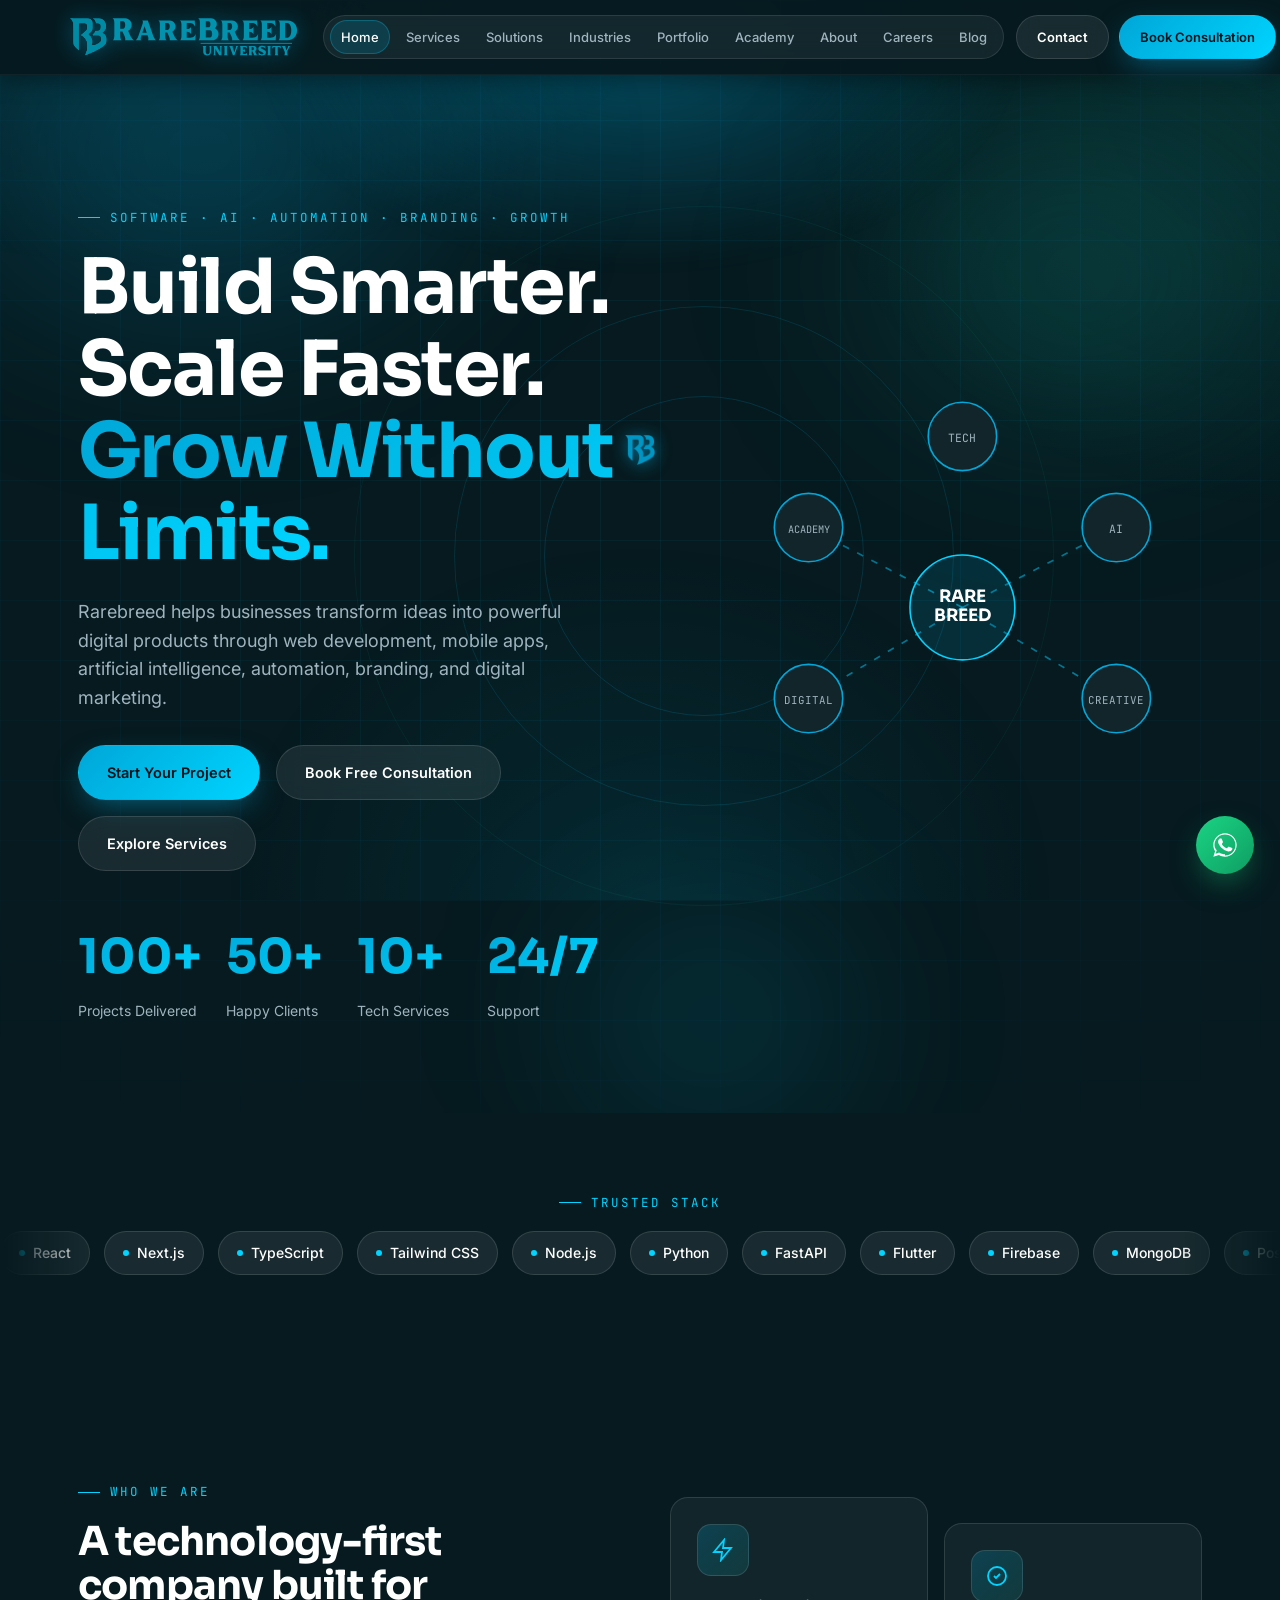
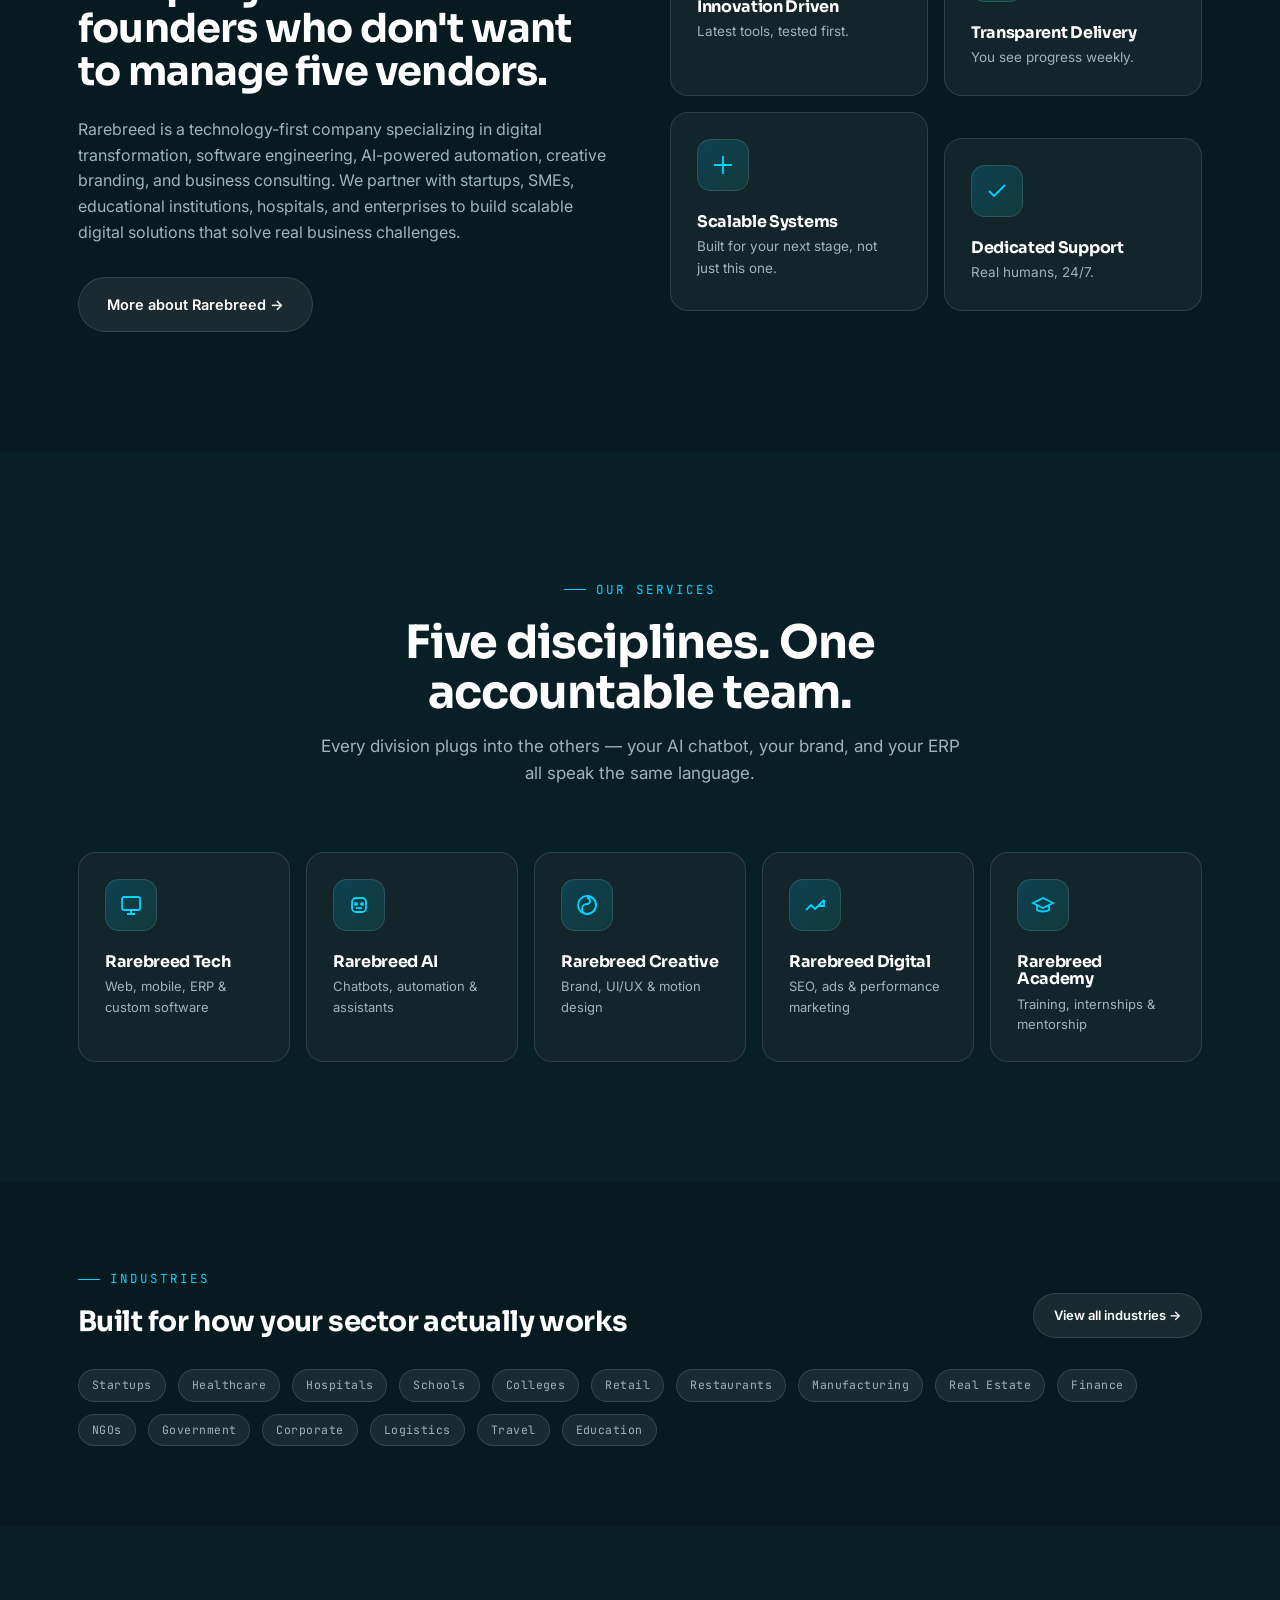
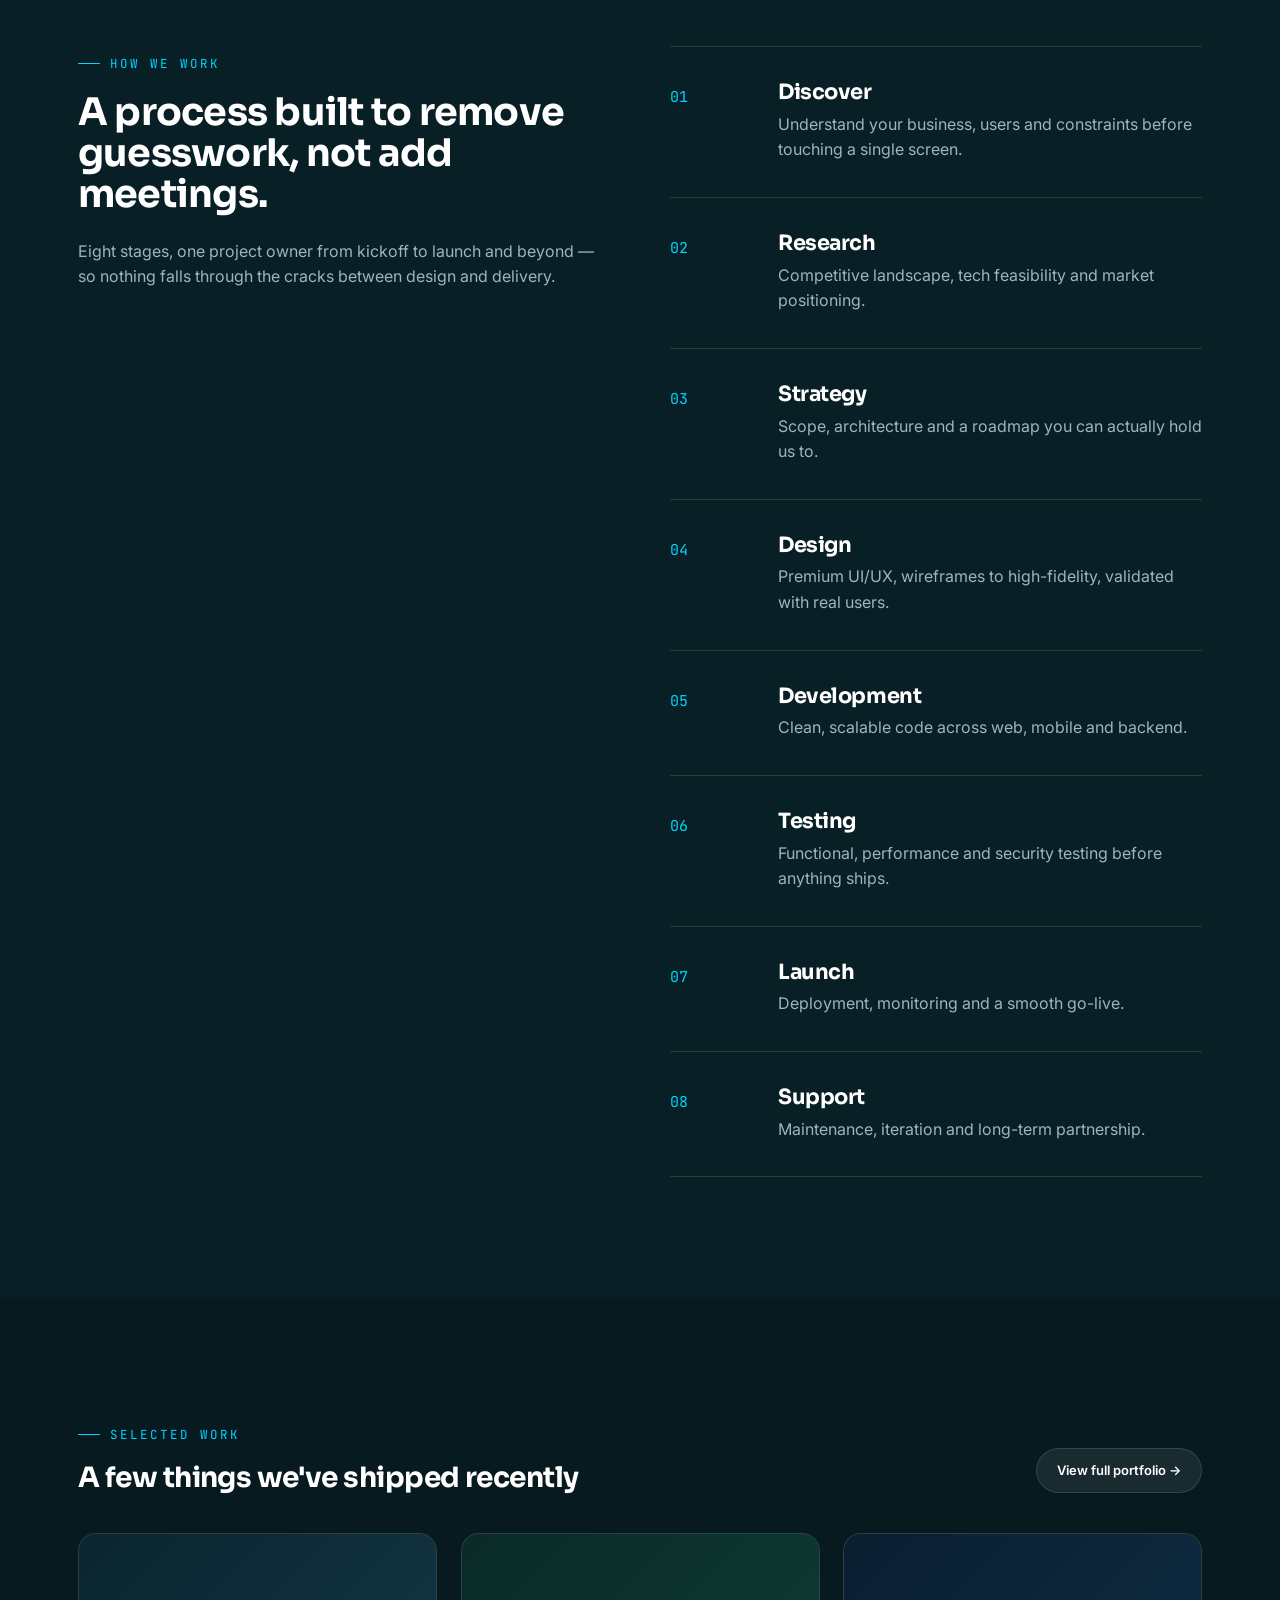
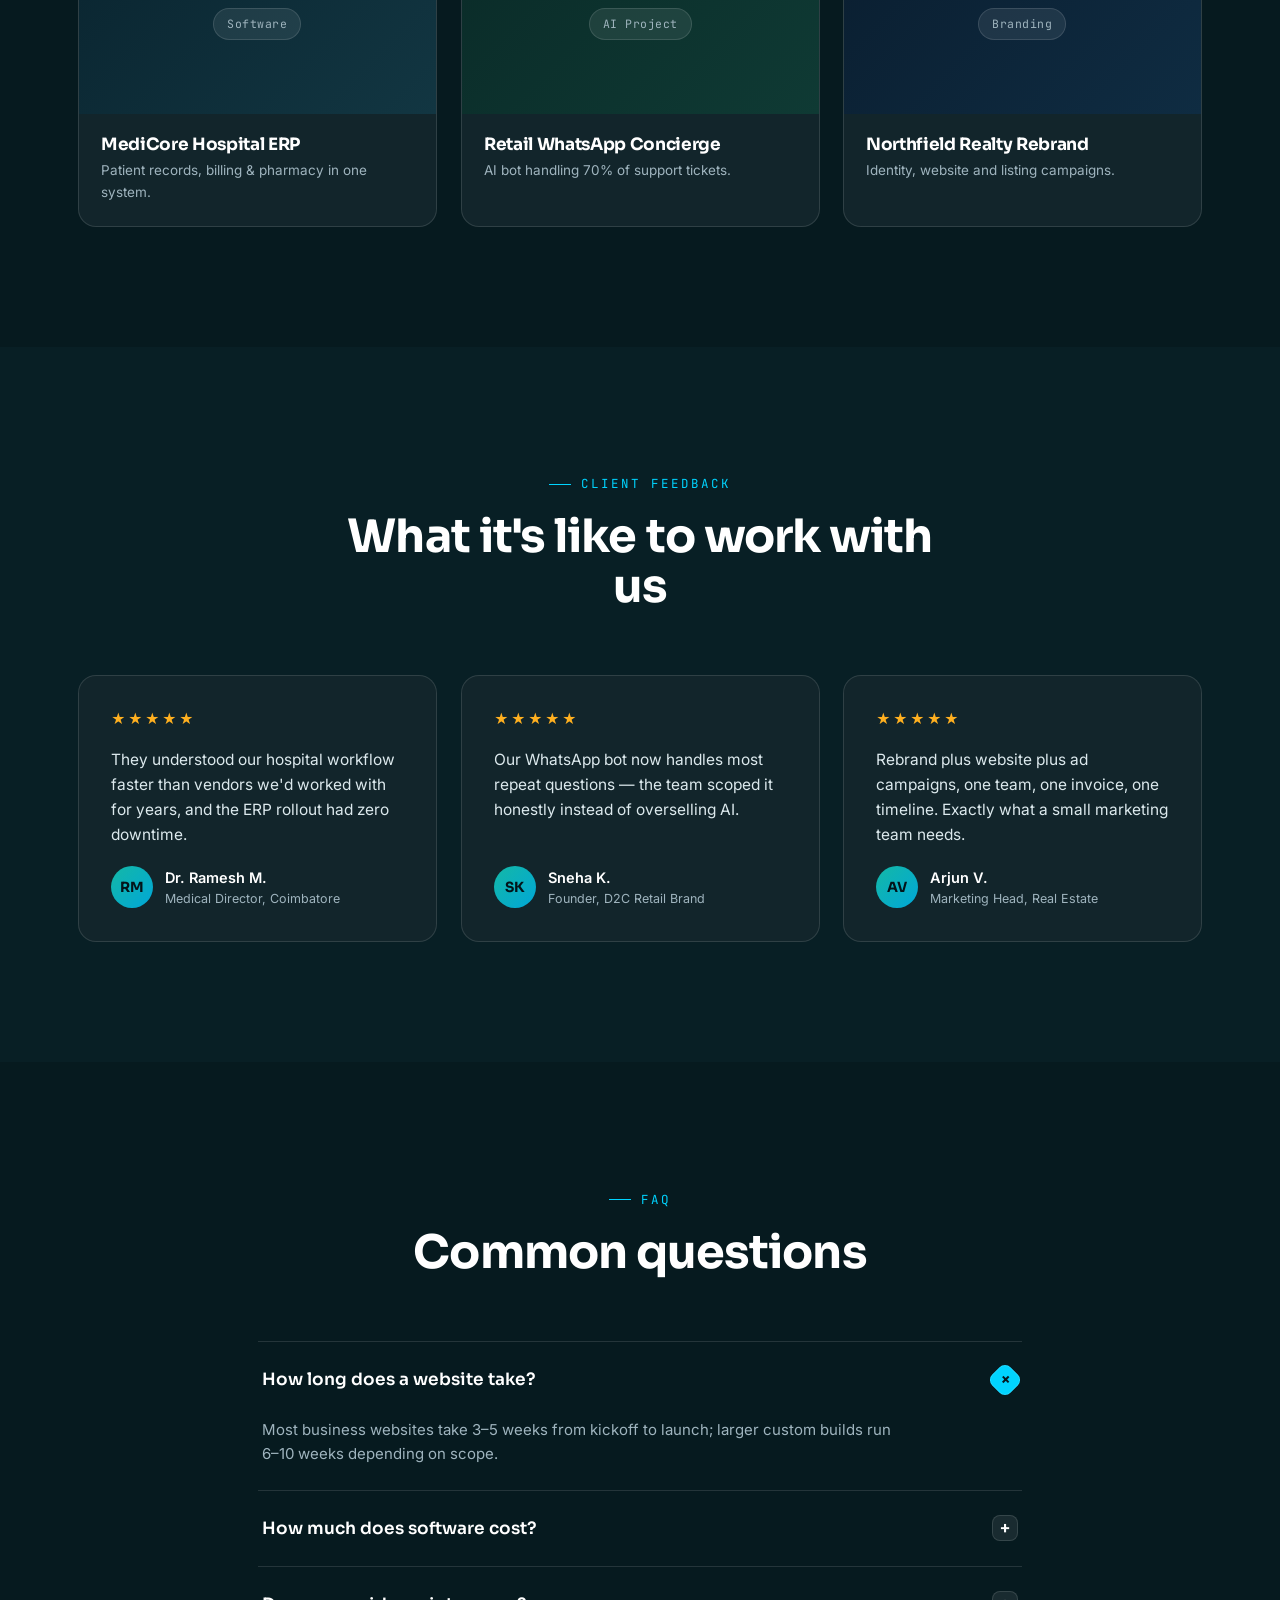
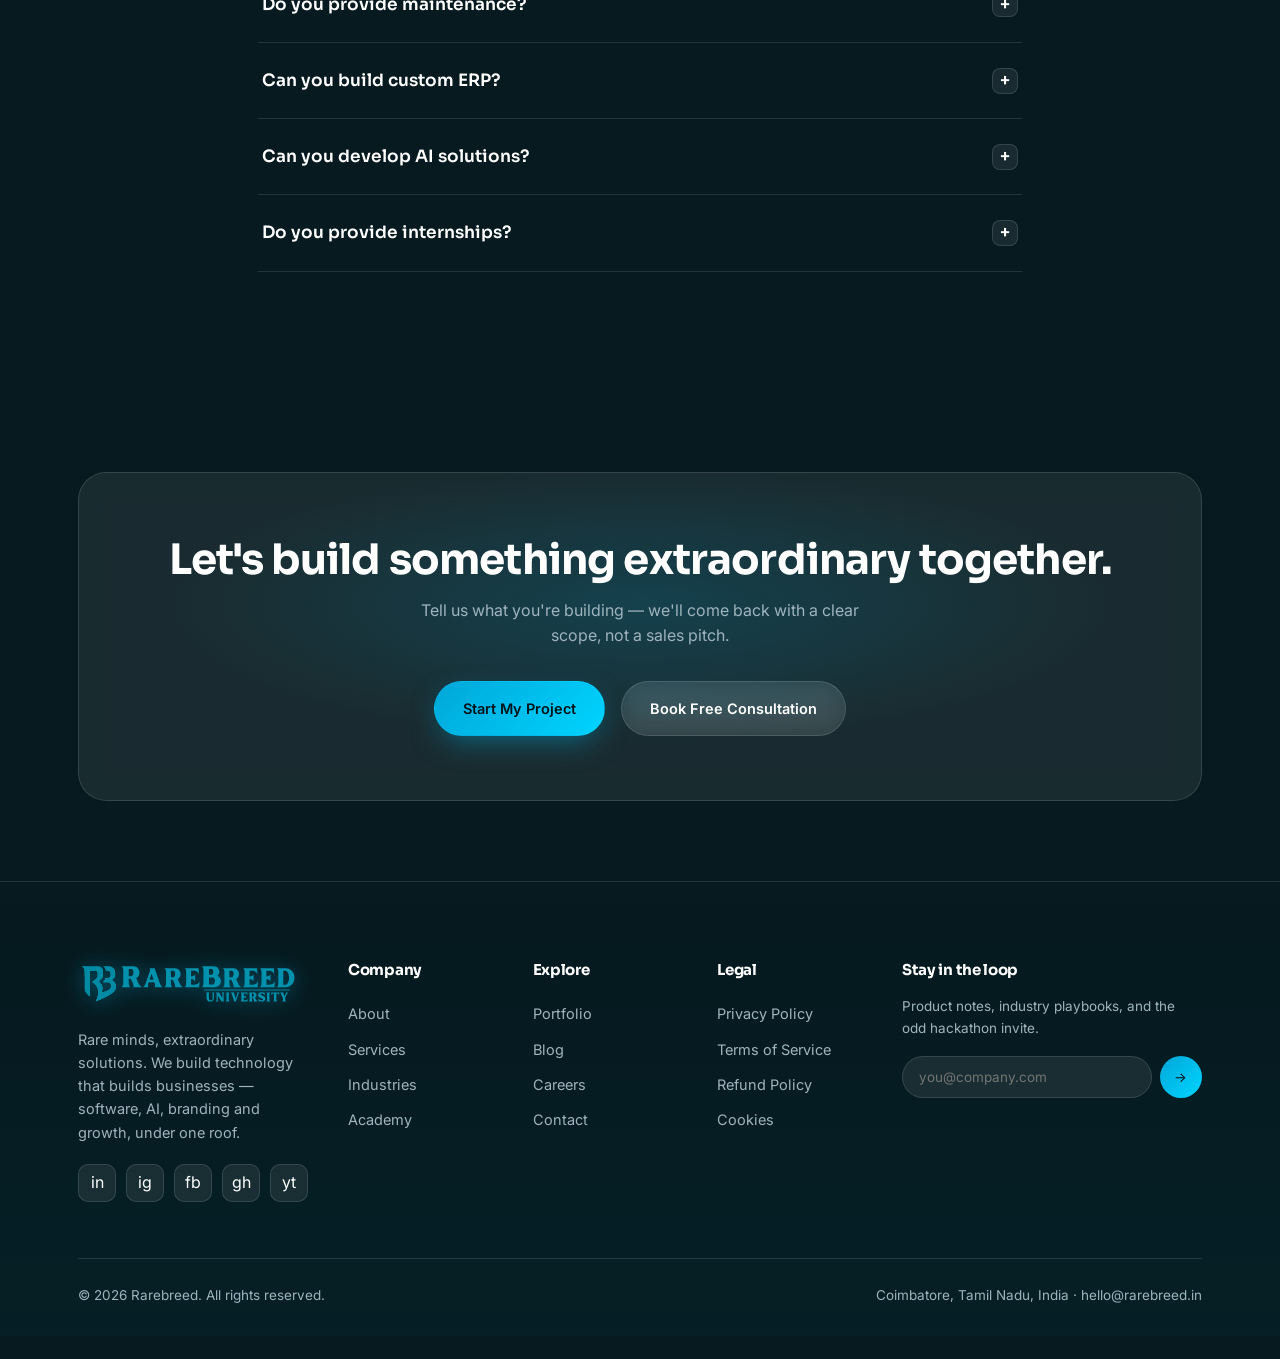
==== index.html @ 09d2147b "Initial commit" ====
<!DOCTYPE html>
<html lang="en">
<head>
<meta charset="UTF-8">
<meta name="viewport" content="width=device-width, initial-scale=1.0">
<title>Rarebreed — Rare Minds. Extraordinary Solutions.</title>
<meta name="description" content="Rarebreed helps startups, enterprises, hospitals and institutions accelerate digital transformation through software, AI, automation, branding and marketing — under one roof.">
<link rel="preconnect" href="https://fonts.googleapis.com">
<link href="https://fonts.googleapis.com/css2?family=Sora:wght@400;500;600;700;800&family=Inter:wght@400;500;600;700&family=JetBrains+Mono:wght@400;500&display=swap" rel="stylesheet">
<link rel="stylesheet" href="assets/style.css">
<link rel="icon" type="image/png" href="assets/images/rb_logo.png">
</head>
<body>

<!-- Custom Cursor -->
<div id="custom-cursor">
  <img src="assets/images/rb_logo.png" alt="cursor" id="cursor-logo">
</div>

<header class="nav" id="nav">
  <div class="container nav-inner">
    <a href="index.html" class="brand"><img src="assets/images/Homepage-Logo.svg" alt="Rarebreed University" class="brand-logo"></a>
    <nav class="nav-links">
      <a href="index.html" class="active">Home</a>
      <a href="services.html">Services</a>
      <a href="solutions.html">Solutions</a>
      <a href="industries.html">Industries</a>
      <a href="portfolio.html">Portfolio</a>
      <a href="academy.html">Academy</a>
      <a href="about.html">About</a>
      <a href="careers.html">Careers</a>
      <a href="blog.html">Blog</a>
    </nav>
    <div class="nav-cta">
      <a href="contact.html" class="btn btn-ghost btn-sm">Contact</a>
      <a href="#" class="btn btn-primary btn-sm" data-open-popup>Book Consultation</a>
    </div>
    <button class="nav-burger" aria-label="Menu"><span></span></button>
  </div>
</header>
<div class="mobile-menu">
  <button class="mobile-close">✕</button>
  <a href="index.html">Home</a>
  <a href="services.html">Services</a>
  <a href="solutions.html">Solutions</a>
  <a href="industries.html">Industries</a>
  <a href="portfolio.html">Portfolio</a>
  <a href="academy.html">Academy</a>
  <a href="about.html">About</a>
  <a href="careers.html">Careers</a>
  <a href="blog.html">Blog</a>
  <a href="contact.html">Contact</a>
  <a href="#" class="btn btn-primary" data-open-popup>Book Free Consultation</a>
</div>

<!-- HERO -->
<section class="page-hero" style="padding-top:200px;">
  <!-- Background Layers -->
  <div class="glow"></div>
  <div class="hero-grid-mesh"></div>
  <div class="hero-aurora hero-aurora-1"></div>
  <div class="hero-aurora hero-aurora-2"></div>
  <div class="hero-aurora hero-aurora-3"></div>
  <!-- Orbiting rings (centred on right side where constellation is) -->
  <div class="hero-ring hero-ring-3"></div>
  <div class="hero-ring hero-ring-1"></div>
  <div class="hero-ring hero-ring-2"></div>
  <!-- Floating particles (injected by JS) -->
  <div class="hero-particles" id="hero-particles"></div>
  <div class="container hero-grid relative-z">
    <div>
      <span class="eyebrow">Software · AI · Automation · Branding · Growth</span>
      <h1 class="h-display">Build Smarter.<br>Scale Faster.<br><span style="background:var(--grad-primary);-webkit-background-clip:text;background-clip:text;color:transparent;">Grow Without Limits.</span></h1>
      <p class="muted mt-24" style="font-size:18px;max-width:520px;">Rarebreed helps businesses transform ideas into powerful digital products through web development, mobile apps, artificial intelligence, automation, branding, and digital marketing.</p>
      <div class="flex gap-16 mt-32" style="flex-wrap:wrap;">
        <a href="contact.html" class="btn btn-primary">Start Your Project</a>
        <a href="#" class="btn btn-ghost" data-open-popup>Book Free Consultation</a>
        <a href="services.html" class="btn btn-ghost">Explore Services</a>
      </div>

      <div class="grid grid-4 mt-48" style="max-width:520px;">
        <div class="stat"><div class="num" data-count="100" data-suffix="+">0</div><div class="label">Projects Delivered</div></div>
        <div class="stat"><div class="num" data-count="50" data-suffix="+">0</div><div class="label">Happy Clients</div></div>
        <div class="stat"><div class="num" data-count="10" data-suffix="+">0</div><div class="label">Tech Services</div></div>
        <div class="stat"><div class="num">24/7</div><div class="label">Support</div></div>
      </div>
    </div>

    <!-- Signature: node constellation representing 5 divisions united -->
    <div class="constellation">
      <svg viewBox="0 0 420 420" fill="none">
        <defs>
          <linearGradient id="lg1" x1="0" y1="0" x2="1" y2="1">
            <stop offset="0" stop-color="#00A7D8"/>
            <stop offset="1" stop-color="#00D4FF"/>
          </linearGradient>
        </defs>
        <line class="line-flow" x1="210" y1="210" x2="210" y2="60" stroke="url(#lg1)" stroke-width="1.5" opacity=".55"/>
        <line class="line-flow" x1="210" y1="210" x2="345" y2="140" stroke="url(#lg1)" stroke-width="1.5" opacity=".55"/>
        <line class="line-flow" x1="210" y1="210" x2="345" y2="290" stroke="url(#lg1)" stroke-width="1.5" opacity=".55"/>
        <line class="line-flow" x1="210" y1="210" x2="75" y2="290" stroke="url(#lg1)" stroke-width="1.5" opacity=".55"/>
        <line class="line-flow" x1="210" y1="210" x2="75" y2="140" stroke="url(#lg1)" stroke-width="1.5" opacity=".55"/>

        <circle cx="210" cy="210" r="46" fill="rgba(0,167,216,.14)" stroke="#00D4FF" stroke-width="1.4"/>
        <text x="210" y="205" text-anchor="middle" fill="#fff" font-family="Sora" font-weight="700" font-size="15">RARE</text>
        <text x="210" y="222" text-anchor="middle" fill="#fff" font-family="Sora" font-weight="700" font-size="15">BREED</text>

        <g class="node-pulse"><circle cx="210" cy="60" r="30" fill="#12252B" stroke="#00A7D8" stroke-width="1.4"/><text x="210" y="65" text-anchor="middle" fill="#9FB4BE" font-family="JetBrains Mono" font-size="10">TECH</text></g>
        <g class="node-pulse" style="animation-delay:.3s"><circle cx="345" cy="140" r="30" fill="#12252B" stroke="#00A7D8" stroke-width="1.4"/><text x="345" y="145" text-anchor="middle" fill="#9FB4BE" font-family="JetBrains Mono" font-size="10">AI</text></g>
        <g class="node-pulse" style="animation-delay:.6s"><circle cx="345" cy="290" r="30" fill="#12252B" stroke="#00A7D8" stroke-width="1.4"/><text x="345" y="295" text-anchor="middle" fill="#9FB4BE" font-family="JetBrains Mono" font-size="9.5">CREATIVE</text></g>
        <g class="node-pulse" style="animation-delay:.9s"><circle cx="75" cy="290" r="30" fill="#12252B" stroke="#00A7D8" stroke-width="1.4"/><text x="75" y="295" text-anchor="middle" fill="#9FB4BE" font-family="JetBrains Mono" font-size="9.5">DIGITAL</text></g>
        <g class="node-pulse" style="animation-delay:1.2s"><circle cx="75" cy="140" r="30" fill="#12252B" stroke="#00A7D8" stroke-width="1.4"/><text x="75" y="145" text-anchor="middle" fill="#9FB4BE" font-family="JetBrains Mono" font-size="9">ACADEMY</text></g>
      </svg>
    </div>
  </div>
</section>

<!-- MARQUEE -->
<section class="section-tight">
  <div class="container">
    <p class="eyebrow" style="justify-content:center;display:flex;">Trusted stack</p>
  </div>
  <div class="marquee">
    <div class="marquee-track" id="stack-track">
      <!-- duplicated via inline list below, JS not required: static double list -->
      <div class="chip"><span class="dot"></span>React</div>
      <div class="chip"><span class="dot"></span>Next.js</div>
      <div class="chip"><span class="dot"></span>TypeScript</div>
      <div class="chip"><span class="dot"></span>Tailwind CSS</div>
      <div class="chip"><span class="dot"></span>Node.js</div>
      <div class="chip"><span class="dot"></span>Python</div>
      <div class="chip"><span class="dot"></span>FastAPI</div>
      <div class="chip"><span class="dot"></span>Flutter</div>
      <div class="chip"><span class="dot"></span>Firebase</div>
      <div class="chip"><span class="dot"></span>MongoDB</div>
      <div class="chip"><span class="dot"></span>PostgreSQL</div>
      <div class="chip"><span class="dot"></span>Docker</div>
      <div class="chip"><span class="dot"></span>AWS</div>
      <div class="chip"><span class="dot"></span>Azure</div>
      <div class="chip"><span class="dot"></span>OpenAI</div>
      <div class="chip"><span class="dot"></span>Claude</div>
      <div class="chip"><span class="dot"></span>Gemini</div>
      <!-- duplicate set for seamless loop -->
      <div class="chip"><span class="dot"></span>React</div>
      <div class="chip"><span class="dot"></span>Next.js</div>
      <div class="chip"><span class="dot"></span>TypeScript</div>
      <div class="chip"><span class="dot"></span>Tailwind CSS</div>
      <div class="chip"><span class="dot"></span>Node.js</div>
      <div class="chip"><span class="dot"></span>Python</div>
      <div class="chip"><span class="dot"></span>FastAPI</div>
      <div class="chip"><span class="dot"></span>Flutter</div>
      <div class="chip"><span class="dot"></span>Firebase</div>
      <div class="chip"><span class="dot"></span>MongoDB</div>
      <div class="chip"><span class="dot"></span>PostgreSQL</div>
      <div class="chip"><span class="dot"></span>Docker</div>
      <div class="chip"><span class="dot"></span>AWS</div>
      <div class="chip"><span class="dot"></span>Azure</div>
      <div class="chip"><span class="dot"></span>OpenAI</div>
      <div class="chip"><span class="dot"></span>Claude</div>
      <div class="chip"><span class="dot"></span>Gemini</div>
    </div>
  </div>
</section>

<!-- ABOUT TEASER -->
<section class="section">
  <div class="container grid grid-2" style="align-items:center;gap:60px;">
    <div class="reveal">
      <span class="eyebrow">Who we are</span>
      <h2 style="font-size:clamp(28px,3.4vw,40px);">A technology-first company built for founders who don't want to manage five vendors.</h2>
      <p class="muted mt-24">Rarebreed is a technology-first company specializing in digital transformation, software engineering, AI-powered automation, creative branding, and business consulting. We partner with startups, SMEs, educational institutions, hospitals, and enterprises to build scalable digital solutions that solve real business challenges.</p>
      <a href="about.html" class="btn btn-ghost mt-32">More about Rarebreed →</a>
    </div>
    <div class="grid grid-2 gap-16 reveal reveal-delay-1">
      <div class="card tilt" style="padding:26px;">
        <div class="icon-tile"><svg viewBox="0 0 24 24" fill="none" stroke="currentColor" stroke-width="1.8"><path d="M13 2 3 14h8l-1 8 10-12h-8l1-8z"/></svg></div>
        <h3 style="font-size:16px;">Innovation Driven</h3><p class="muted" style="font-size:13.5px;margin-top:6px;">Latest tools, tested first.</p>
      </div>
      <div class="card tilt" style="padding:26px;margin-top:26px;">
        <div class="icon-tile"><svg viewBox="0 0 24 24" fill="none" stroke="currentColor" stroke-width="1.8"><circle cx="12" cy="12" r="9"/><path d="M9 12l2 2 4-4"/></svg></div>
        <h3 style="font-size:16px;">Transparent Delivery</h3><p class="muted" style="font-size:13.5px;margin-top:6px;">You see progress weekly.</p>
      </div>
      <div class="card tilt" style="padding:26px;">
        <div class="icon-tile"><svg viewBox="0 0 24 24" fill="none" stroke="currentColor" stroke-width="1.8"><path d="M12 3v18M3 12h18"/></svg></div>
        <h3 style="font-size:16px;">Scalable Systems</h3><p class="muted" style="font-size:13.5px;margin-top:6px;">Built for your next stage, not just this one.</p>
      </div>
      <div class="card tilt" style="padding:26px;margin-top:26px;">
        <div class="icon-tile"><svg viewBox="0 0 24 24" fill="none" stroke="currentColor" stroke-width="1.8"><path d="M20 6 9 17l-5-5"/></svg></div>
        <h3 style="font-size:16px;">Dedicated Support</h3><p class="muted" style="font-size:13.5px;margin-top:6px;">Real humans, 24/7.</p>
      </div>
    </div>
  </div>
</section>

<!-- 5 DIVISIONS -->
<section class="section" style="background:var(--bg-2);">
  <div class="container">
    <div class="section-head center reveal">
      <span class="eyebrow" style="justify-content:center;">Our services</span>
      <h2>Five disciplines. One accountable team.</h2>
      <p class="muted">Every division plugs into the others — your AI chatbot, your brand, and your ERP all speak the same language.</p>
    </div>
    <div class="grid grid-5 gap-16">
      <a href="services.html#tech" class="card tilt reveal" style="padding:26px;">
        <div class="icon-tile"><svg viewBox="0 0 24 24" fill="none" stroke="currentColor" stroke-width="1.8"><rect x="3" y="4" width="18" height="13" rx="2"/><path d="M8 21h8M12 17v4"/></svg></div>
        <h3 style="font-size:16px;">Rarebreed Tech</h3><p class="muted" style="font-size:13px;margin-top:6px;">Web, mobile, ERP & custom software</p>
      </a>
      <a href="services.html#ai" class="card tilt reveal reveal-delay-1" style="padding:26px;">
        <div class="icon-tile"><svg viewBox="0 0 24 24" fill="none" stroke="currentColor" stroke-width="1.8"><rect x="5" y="5" width="14" height="14" rx="4"/><circle cx="9" cy="11" r="1"/><circle cx="15" cy="11" r="1"/><path d="M9 15h6"/></svg></div>
        <h3 style="font-size:16px;">Rarebreed AI</h3><p class="muted" style="font-size:13px;margin-top:6px;">Chatbots, automation & assistants</p>
      </a>
      <a href="services.html#creative" class="card tilt reveal reveal-delay-2" style="padding:26px;">
        <div class="icon-tile"><svg viewBox="0 0 24 24" fill="none" stroke="currentColor" stroke-width="1.8"><circle cx="12" cy="12" r="9"/><path d="M12 3a9 9 0 0 1 0 18 5 5 0 0 1 0-10 3 3 0 0 0 0-6"/></svg></div>
        <h3 style="font-size:16px;">Rarebreed Creative</h3><p class="muted" style="font-size:13px;margin-top:6px;">Brand, UI/UX & motion design</p>
      </a>
      <a href="services.html#digital" class="card tilt reveal reveal-delay-3" style="padding:26px;">
        <div class="icon-tile"><svg viewBox="0 0 24 24" fill="none" stroke="currentColor" stroke-width="1.8"><path d="M3 17l5-5 4 4 9-9M21 7v6h-6"/></svg></div>
        <h3 style="font-size:16px;">Rarebreed Digital</h3><p class="muted" style="font-size:13px;margin-top:6px;">SEO, ads & performance marketing</p>
      </a>
      <a href="academy.html" class="card tilt reveal reveal-delay-4" style="padding:26px;">
        <div class="icon-tile"><svg viewBox="0 0 24 24" fill="none" stroke="currentColor" stroke-width="1.8"><path d="M22 10 12 5 2 10l10 5 10-5Z"/><path d="M6 12v5c3 2 9 2 12 0v-5"/></svg></div>
        <h3 style="font-size:16px;">Rarebreed Academy</h3><p class="muted" style="font-size:13px;margin-top:6px;">Training, internships & mentorship</p>
      </a>
    </div>
  </div>
</section>

<!-- INDUSTRIES STRIP -->
<section class="section-tight">
  <div class="container">
    <div class="flex between reveal" style="align-items:flex-end;flex-wrap:wrap;gap:16px;">
      <div><span class="eyebrow">Industries</span><h2 style="font-size:28px;">Built for how your sector actually works</h2></div>
      <a href="industries.html" class="btn btn-ghost btn-sm">View all industries →</a>
    </div>
    <div class="flex gap-12 mt-32 reveal" style="flex-wrap:wrap;">
      <span class="tag">Startups</span><span class="tag">Healthcare</span><span class="tag">Hospitals</span><span class="tag">Schools</span><span class="tag">Colleges</span><span class="tag">Retail</span><span class="tag">Restaurants</span><span class="tag">Manufacturing</span><span class="tag">Real Estate</span><span class="tag">Finance</span><span class="tag">NGOs</span><span class="tag">Government</span><span class="tag">Corporate</span><span class="tag">Logistics</span><span class="tag">Travel</span><span class="tag">Education</span>
    </div>
  </div>
</section>

<!-- PROCESS -->
<section class="section" style="background:var(--bg-2);">
  <div class="container grid grid-2" style="gap:60px;">
    <div class="reveal">
      <span class="eyebrow">How we work</span>
      <h2 style="font-size:clamp(28px,3.4vw,38px);">A process built to remove guesswork, not add meetings.</h2>
      <p class="muted mt-24">Eight stages, one project owner from kickoff to launch and beyond — so nothing falls through the cracks between design and delivery.</p>
    </div>
    <div class="reveal reveal-delay-1">
      <div class="process-row"><div class="process-num">01</div><div><h3>Discover</h3><p>Understand your business, users and constraints before touching a single screen.</p></div></div>
      <div class="process-row"><div class="process-num">02</div><div><h3>Research</h3><p>Competitive landscape, tech feasibility and market positioning.</p></div></div>
      <div class="process-row"><div class="process-num">03</div><div><h3>Strategy</h3><p>Scope, architecture and a roadmap you can actually hold us to.</p></div></div>
      <div class="process-row"><div class="process-num">04</div><div><h3>Design</h3><p>Premium UI/UX, wireframes to high-fidelity, validated with real users.</p></div></div>
      <div class="process-row"><div class="process-num">05</div><div><h3>Development</h3><p>Clean, scalable code across web, mobile and backend.</p></div></div>
      <div class="process-row"><div class="process-num">06</div><div><h3>Testing</h3><p>Functional, performance and security testing before anything ships.</p></div></div>
      <div class="process-row"><div class="process-num">07</div><div><h3>Launch</h3><p>Deployment, monitoring and a smooth go-live.</p></div></div>
      <div class="process-row"><div class="process-num">08</div><div><h3>Support</h3><p>Maintenance, iteration and long-term partnership.</p></div></div>
    </div>
  </div>
</section>

<!-- PORTFOLIO TEASER -->
<section class="section">
  <div class="container">
    <div class="flex between reveal" style="align-items:flex-end;flex-wrap:wrap;gap:16px;margin-bottom:40px;">
      <div><span class="eyebrow">Selected work</span><h2 style="font-size:28px;">A few things we've shipped recently</h2></div>
      <a href="portfolio.html" class="btn btn-ghost btn-sm">View full portfolio →</a>
    </div>
    <div class="grid grid-3">
      <div class="card tilt reveal" style="overflow:hidden;">
        <div style="height:180px;background:linear-gradient(135deg,#0a2530,#123642);display:flex;align-items:center;justify-content:center;"><span class="tag">Software</span></div>
        <div style="padding:22px;"><h3 style="font-size:17px;">MediCore Hospital ERP</h3><p class="muted" style="font-size:13.5px;margin-top:6px;">Patient records, billing & pharmacy in one system.</p></div>
      </div>
      <div class="card tilt reveal reveal-delay-1" style="overflow:hidden;">
        <div style="height:180px;background:linear-gradient(135deg,#0a2b28,#0f3a34);display:flex;align-items:center;justify-content:center;"><span class="tag">AI Project</span></div>
        <div style="padding:22px;"><h3 style="font-size:17px;">Retail WhatsApp Concierge</h3><p class="muted" style="font-size:13.5px;margin-top:6px;">AI bot handling 70% of support tickets.</p></div>
      </div>
      <div class="card tilt reveal reveal-delay-2" style="overflow:hidden;">
        <div style="height:180px;background:linear-gradient(135deg,#0a1e30,#0f2c42);display:flex;align-items:center;justify-content:center;"><span class="tag">Branding</span></div>
        <div style="padding:22px;"><h3 style="font-size:17px;">Northfield Realty Rebrand</h3><p class="muted" style="font-size:13.5px;margin-top:6px;">Identity, website and listing campaigns.</p></div>
      </div>
    </div>
  </div>
</section>

<!-- TESTIMONIALS -->
<section class="section" style="background:var(--bg-2);">
  <div class="container">
    <div class="section-head center reveal">
      <span class="eyebrow" style="justify-content:center;">Client feedback</span>
      <h2>What it's like to work with us</h2>
    </div>
    <div class="grid grid-3">
      <div class="card testi-card tilt reveal"><div class="stars">★★★★★</div><p class="testi-quote">They understood our hospital workflow faster than vendors we'd worked with for years, and the ERP rollout had zero downtime.</p><div class="testi-person"><div class="avatar">RM</div><div><div class="name">Dr. Ramesh M.</div><div class="role">Medical Director, Coimbatore</div></div></div></div>
      <div class="card testi-card tilt reveal reveal-delay-1"><div class="stars">★★★★★</div><p class="testi-quote">Our WhatsApp bot now handles most repeat questions — the team scoped it honestly instead of overselling AI.</p><div class="testi-person"><div class="avatar">SK</div><div><div class="name">Sneha K.</div><div class="role">Founder, D2C Retail Brand</div></div></div></div>
      <div class="card testi-card tilt reveal reveal-delay-2"><div class="stars">★★★★★</div><p class="testi-quote">Rebrand plus website plus ad campaigns, one team, one invoice, one timeline. Exactly what a small marketing team needs.</p><div class="testi-person"><div class="avatar">AV</div><div><div class="name">Arjun V.</div><div class="role">Marketing Head, Real Estate</div></div></div></div>
    </div>
  </div>
</section>

<!-- FAQ -->
<section class="section">
  <div class="container" style="max-width:820px;">
    <div class="section-head center reveal">
      <span class="eyebrow" style="justify-content:center;">FAQ</span>
      <h2>Common questions</h2>
    </div>
    <div class="reveal">
      <div class="acc-item open"><div class="acc-q">How long does a website take?<span class="plus">+</span></div><div class="acc-a"><div class="acc-a-inner">Most business websites take 3–5 weeks from kickoff to launch; larger custom builds run 6–10 weeks depending on scope.</div></div></div>
      <div class="acc-item"><div class="acc-q">How much does software cost?<span class="plus">+</span></div><div class="acc-a"><div class="acc-a-inner">It depends on scope — a landing page starts far lower than a hospital ERP. Use our project estimator on the Contact page for a quick range.</div></div></div>
      <div class="acc-item"><div class="acc-q">Do you provide maintenance?<span class="plus">+</span></div><div class="acc-a"><div class="acc-a-inner">Yes — hosting, updates, monitoring and support plans are available for every product we build.</div></div></div>
      <div class="acc-item"><div class="acc-q">Can you build custom ERP?<span class="plus">+</span></div><div class="acc-a"><div class="acc-a-inner">Yes, including School ERP, Hospital ERP, CRM, billing, inventory and POS systems tailored to your workflow.</div></div></div>
      <div class="acc-item"><div class="acc-q">Can you develop AI solutions?<span class="plus">+</span></div><div class="acc-a"><div class="acc-a-inner">Yes — chatbots, workflow automation, OpenAI/Claude/Gemini integrations and predictive analytics are all part of Rarebreed AI.</div></div></div>
      <div class="acc-item"><div class="acc-q">Do you provide internships?<span class="plus">+</span></div><div class="acc-a"><div class="acc-a-inner">Yes, through Rarebreed Academy — see our Careers page for open internship tracks.</div></div></div>
    </div>
  </div>
</section>

<!-- CTA -->
<section class="section-tight">
  <div class="container">
    <div class="glass reveal" style="padding:64px;border-radius:var(--radius-lg);text-align:center;position:relative;overflow:hidden;">
      <div style="position:absolute;inset:0;background:var(--grad-glow);opacity:.5;pointer-events:none;"></div>
      <div style="position:relative;">
        <h2 style="font-size:clamp(26px,3.6vw,42px);">Let's build something extraordinary together.</h2>
        <p class="muted mt-16" style="max-width:480px;margin:16px auto 0;">Tell us what you're building — we'll come back with a clear scope, not a sales pitch.</p>
        <div class="flex center gap-16 mt-32" style="flex-wrap:wrap;">
          <a href="contact.html" class="btn btn-primary">Start My Project</a>
          <a href="#" class="btn btn-ghost" data-open-popup>Book Free Consultation</a>
        </div>
      </div>
    </div>
  </div>
</section>

<footer class="footer">
  <div class="container">
    <div class="footer-top">
      <div class="footer-brand">
        <a href="index.html" class="brand"><img src="assets/images/Homepage-Logo.svg" alt="Rarebreed University" class="brand-logo"></a>
        <p>Rare minds, extraordinary solutions. We build technology that builds businesses — software, AI, branding and growth, under one roof.</p>
        <div class="social-row">
          <a href="#" aria-label="LinkedIn">in</a><a href="#" aria-label="Instagram">ig</a><a href="#" aria-label="Facebook">fb</a><a href="#" aria-label="GitHub">gh</a><a href="#" aria-label="YouTube">yt</a>
        </div>
      </div>
      <div class="footer-col"><h4>Company</h4><a href="about.html">About</a><a href="services.html">Services</a><a href="industries.html">Industries</a><a href="academy.html">Academy</a></div>
      <div class="footer-col"><h4>Explore</h4><a href="portfolio.html">Portfolio</a><a href="blog.html">Blog</a><a href="careers.html">Careers</a><a href="contact.html">Contact</a></div>
      <div class="footer-col"><h4>Legal</h4><a href="#">Privacy Policy</a><a href="#">Terms of Service</a><a href="#">Refund Policy</a><a href="#">Cookies</a></div>
      <div class="footer-col">
        <h4>Stay in the loop</h4>
        <p class="muted" style="font-size:13.5px;">Product notes, industry playbooks, and the odd hackathon invite.</p>
        <form class="newsletter" data-fake-submit><input type="email" placeholder="you@company.com" required><button type="submit" aria-label="Subscribe">→</button></form>
      </div>
    </div>
    <div class="footer-bottom">
      <p>© <span class="cur-year"></span> Rarebreed. All rights reserved.</p>
      <p>Coimbatore, Tamil Nadu, India · hello@rarebreed.in</p>
    </div>
  </div>
</footer>

<a href="https://wa.me/91XXXXXXXXXX" class="floating-wa" aria-label="Chat on WhatsApp" target="_blank">
  <svg width="28" height="28" viewBox="0 0 24 24" fill="white"><path d="M17.5 14.4c-.3-.1-1.7-.9-2-.9-.3-.1-.5-.1-.7.1-.2.3-.8.9-.9 1.1-.2.2-.3.2-.6.1-.3-.1-1.2-.5-2.3-1.5-.9-.8-1.4-1.7-1.6-2-.2-.3 0-.5.1-.6.1-.1.3-.3.4-.5.1-.2.2-.3.3-.5.1-.2 0-.4 0-.5-.1-.1-.7-1.7-1-2.3-.2-.6-.5-.5-.7-.5h-.6c-.2 0-.5.1-.8.4-.3.3-1 1-1 2.4s1.1 2.8 1.2 3c.1.2 2.1 3.3 5.2 4.5.7.3 1.3.5 1.7.6.7.2 1.4.2 1.9.1.6-.1 1.7-.7 2-1.4.2-.7.2-1.2.2-1.4-.1-.1-.3-.2-.6-.3z"/><path d="M12 2C6.5 2 2 6.5 2 12c0 1.9.5 3.7 1.5 5.3L2 22l4.8-1.4C8.3 21.5 10.1 22 12 22c5.5 0 10-4.5 10-10S17.5 2 12 2zm0 18c-1.7 0-3.3-.5-4.7-1.3l-.3-.2-3 .9.9-2.9-.2-.3C3.5 14.9 3 13.5 3 12c0-5 4-9 9-9s9 4 9 9-4 9-9 9z"/></svg>
</a>

<div class="popup-overlay" id="consult-popup">
  <div class="popup-card glass">
    <button class="popup-close" aria-label="Close">✕</button>
    <span class="eyebrow">Free consultation</span>
    <h3 style="font-size:24px;margin-bottom:8px;">Let's scope your project</h3>
    <p class="muted" style="font-size:14px;margin-bottom:20px;">30 minutes, no pitch deck — just your goals and an honest read on scope, timeline and budget.</p>
    <form data-fake-submit>
      <div class="field"><label>Full name</label><input type="text" required></div>
      <div class="field"><label>WhatsApp / phone</label><input type="tel" required></div>
      <div class="field"><label>What are you building?</label><input type="text" placeholder="e.g. Hospital ERP, AI chatbot..."></div>
      <button type="submit" class="btn btn-primary btn-block mt-8">Book Free Consultation</button>
    </form>
  </div>
</div>

<script src="assets/script.js"></script>
</body>
</html>
---- assets/style.css ----
/* =========================================================
   RAREBREED — Design System
   Display: Sora | Body: Inter | Data/Labels: JetBrains Mono
   ========================================================= */

:root{
  --bg:#061A1F;
  --primary:#00A7D8;
  --secondary:#00D4FF;
  --accent:#14B8A6;
  --card:#12252B;
  --glass:rgba(255,255,255,.08);
  --border:rgba(255,255,255,.12);
  --white:#FFFFFF;
  --muted:#9FB4BE;

  --bg-2:#081F25;
  --bg-3:#0A252C;

  --grad-primary: linear-gradient(135deg, var(--primary), var(--secondary));
  --grad-accent: linear-gradient(135deg, var(--accent), var(--primary));
  --grad-glow: radial-gradient(60% 60% at 50% 40%, rgba(0,167,216,.35), rgba(0,167,216,0) 70%);

  --radius-sm: 10px;
  --radius-md: 18px;
  --radius-lg: 28px;
  --radius-xl: 40px;

  --ease: cubic-bezier(.19,1,.22,1);
  --container: 1180px;
}

*,*::before,*::after{ box-sizing:border-box; }
html{ scroll-behavior:smooth; }
html,body{ margin:0; padding:0; }

body{
  background: var(--bg);
  color: var(--white);
  font-family:'Inter', sans-serif;
  font-size:16px;
  line-height:1.6;
  -webkit-font-smoothing:antialiased;
  overflow-x:hidden;
}

body::before{
  content:'';
  position:fixed; inset:0;
  background-image:
    radial-gradient(ellipse 900px 600px at 12% -10%, rgba(0,167,216,.16), transparent 60%),
    radial-gradient(ellipse 800px 700px at 100% 10%, rgba(20,184,166,.12), transparent 60%),
    radial-gradient(ellipse 700px 600px at 50% 100%, rgba(0,212,255,.08), transparent 60%);
  pointer-events:none;
  z-index:0;
}

img{ max-width:100%; display:block; }
a{ color:inherit; text-decoration:none; }
ul{ list-style:none; margin:0; padding:0; }
button{ font-family:inherit; cursor:pointer; }
input,textarea,select{ font-family:inherit; }

::selection{ background:var(--secondary); color:var(--bg); }

.container{ max-width:var(--container); margin:0 auto; padding:0 28px; position:relative; z-index:1; }

h1,h2,h3,h4{
  font-family:'Sora', sans-serif;
  font-weight:700;
  line-height:1.08;
  margin:0;
  letter-spacing:-.02em;
}
p{ margin:0; }

.eyebrow{
  font-family:'JetBrains Mono', monospace;
  font-size:12.5px;
  letter-spacing:.16em;
  text-transform:uppercase;
  color:var(--secondary);
  display:inline-flex;
  align-items:center;
  gap:10px;
  margin-bottom:18px;
}
.eyebrow::before{
  content:'';
  width:22px; height:1px;
  background:var(--secondary);
  display:inline-block;
}

.muted{ color:var(--muted); }

.section{ padding:120px 0; position:relative; z-index:1; }
.section-tight{ padding:80px 0; }
@media (max-width:768px){
  .section{ padding:80px 0; }
  .section-tight{ padding:56px 0; }
}

.section-head{ max-width:640px; margin-bottom:64px; }
.section-head.center{ margin-left:auto; margin-right:auto; text-align:center; }
.section-head h2{ font-size:clamp(30px,4vw,46px); }
.section-head p{ margin-top:16px; font-size:17px; }

/* ---------- Buttons ---------- */
.btn{
  display:inline-flex; align-items:center; justify-content:center; gap:10px;
  padding:15px 28px;
  border-radius:100px;
  font-weight:600;
  font-size:14.5px;
  border:1px solid transparent;
  transition: transform .4s var(--ease), box-shadow .4s var(--ease), background .3s, border-color .3s;
  white-space:nowrap;
}
.btn-primary{
  background: var(--grad-primary);
  color:#03141a;
  box-shadow:0 10px 30px -8px rgba(0,167,216,.55);
}
.btn-primary:hover{ transform:translateY(-3px); box-shadow:0 16px 40px -8px rgba(0,212,255,.6); }
.btn-ghost{
  background:var(--glass);
  border-color:var(--border);
  color:var(--white);
  backdrop-filter:blur(12px);
}
.btn-ghost:hover{ border-color:var(--secondary); transform:translateY(-3px); background:rgba(255,255,255,.12); }
.btn-sm{ padding:11px 20px; font-size:13px; }
.btn-block{ width:100%; }

/* ---------- Navbar ---------- */
.nav{
  position:fixed; top:0; left:0; right:0; width:100%; z-index:100;
  padding:10px 0;
  background:rgba(6,26,31,0.95);
  transition: padding .3s var(--ease), background .3s var(--ease), box-shadow .3s var(--ease);
  border-bottom:1px solid rgba(255,255,255,.04);
  box-shadow:0 6px 20px rgba(0,0,0,.35);
  border-radius:0;
}
.nav.scrolled{
  padding:8px 0;
  background:rgba(6,26,31,0.98);
  box-shadow:0 10px 30px rgba(0,0,0,.4);
}
.nav-inner{
  display:flex; align-items:center; justify-content:space-between;
  gap:12px;
  min-height:54px;
  padding:0 16px;
  max-width:var(--container);
  margin:0 auto;
}

/* Brand — full SVG logo */
.brand{ display:inline-flex; align-items:center; flex-shrink:0; margin-right:8px; }
.brand-logo{
  height:40px;
  width:auto;
  display:block;
  object-fit:contain;
  filter: drop-shadow(0 2px 10px rgba(0,167,216,0.45));
  transition: filter .3s var(--ease), transform .35s var(--ease);
}
.brand:hover .brand-logo{
  filter: drop-shadow(0 4px 18px rgba(0,212,255,0.75));
  transform: scale(1.06);
}
/* Footer brand logo slightly smaller */
.footer-brand .brand-logo{ height:44px; }

/* Nav links pill container (like screenshot) */
.nav-links{
  display:flex; align-items:center; gap:6px;
  background: rgba(255,255,255,.06);
  border: 1px solid rgba(255,255,255,.10);
  border-radius: 100px;
  padding: 4px 6px;
  backdrop-filter: blur(10px);
  flex:1 1 auto;
  justify-content:flex-start;
}
.nav-links a{
  padding:6px 10px; border-radius:100px; font-size:13px; font-weight:500;
  color:var(--muted); transition:.18s; white-space:nowrap;
}
.nav-links a:hover{ color:var(--white); background:rgba(255,255,255,.1); }
.nav-links a.active{ color:var(--white); background:rgba(0,167,216,.18); border:1px solid rgba(0,212,255,.25); }
.nav-cta{ display:flex; align-items:center; gap:10px; flex-shrink:0; margin-left:auto; }
.nav-burger{ display:none; width:42px; height:42px; border-radius:12px; background:rgba(255,255,255,.1); border:1px solid rgba(255,255,255,.14); align-items:center; justify-content:center; }
.nav-burger span, .nav-burger span::before, .nav-burger span::after{
  content:''; display:block; width:18px; height:2px; background:var(--white); position:relative; transition:.3s;
}
.nav-burger span::before{ position:absolute; top:-6px; }
.nav-burger span::after{ position:absolute; top:6px; }

@media (max-width: 1080px){
  .nav-links{ display:none; }
  .nav-burger{ display:flex; }
  .nav-cta .btn-ghost{ display:none; }
}

.mobile-menu{
  position:fixed; inset:0; z-index:99;
  background:rgba(6,26,31,.98); backdrop-filter:blur(20px);
  display:flex; flex-direction:column; align-items:center; justify-content:center; gap:8px;
  opacity:0; pointer-events:none; transition:.35s var(--ease);
}
.mobile-menu.open{ opacity:1; pointer-events:auto; }
.mobile-menu a{ font-family:'Sora'; font-size:26px; font-weight:600; padding:12px; color:var(--white); }
.mobile-menu .btn{ margin-top:20px; }
.mobile-close{ position:absolute; top:24px; right:28px; width:44px; height:44px; border-radius:12px; background:var(--glass); border:1px solid var(--border); display:flex; align-items:center; justify-content:center; font-size:20px; }

/* ---------- Glass card ---------- */
.glass{
  background:var(--glass);
  border:1px solid var(--border);
  border-radius:var(--radius-md);
  backdrop-filter:blur(16px);
}
.card{
  background:var(--card);
  border:1px solid var(--border);
  border-radius:var(--radius-md);
}

/* ---------- Tilt cards ---------- */
.tilt{
  transition: transform .5s var(--ease), border-color .4s, box-shadow .4s;
  transform-style:preserve-3d;
  will-change:transform;
}
.tilt:hover{
  border-color:rgba(0,212,255,.4);
  box-shadow:0 30px 60px -20px rgba(0,167,216,.35);
}

/* ---------- Page hero backdrop ---------- */
.page-hero{
  padding:180px 0 90px;
  position:relative;
  overflow:hidden;
}
.page-hero .glow{
  position:absolute; top:-160px; left:50%; transform:translateX(-50%);
  width:900px; height:520px;
  background:var(--grad-glow);
  filter:blur(10px);
  pointer-events:none;
}

/* ---------- Homepage Hero Canvas + Animation ---------- */
#hero-canvas{
  position:absolute;
  inset:0;
  width:100%;
  height:100%;
  pointer-events:none;
  z-index:0;
  opacity:.85;
}

/* Aurora glow blobs */
.hero-aurora{
  position:absolute;
  border-radius:50%;
  filter:blur(80px);
  pointer-events:none;
  z-index:0;
  animation: aurora-drift 12s ease-in-out infinite alternate;
}
.hero-aurora-1{
  width:700px; height:500px;
  top:-100px; left:-150px;
  background:radial-gradient(ellipse, rgba(0,167,216,.28) 0%, transparent 70%);
  animation-duration:14s;
}
.hero-aurora-2{
  width:600px; height:450px;
  top:50px; right:-100px;
  background:radial-gradient(ellipse, rgba(20,184,166,.22) 0%, transparent 70%);
  animation-duration:10s;
  animation-delay:-4s;
}
.hero-aurora-3{
  width:400px; height:350px;
  bottom:-80px; left:40%;
  background:radial-gradient(ellipse, rgba(0,212,255,.16) 0%, transparent 70%);
  animation-duration:16s;
  animation-delay:-8s;
}
@keyframes aurora-drift{
  0%  { transform: translate(0,0) scale(1); }
  33% { transform: translate(40px,-30px) scale(1.08); }
  66% { transform: translate(-20px,20px) scale(.96); }
  100%{ transform: translate(20px,-10px) scale(1.04); }
}

/* Floating geometric particles */
.hero-particles{
  position:absolute; inset:0;
  pointer-events:none;
  z-index:0;
  overflow:hidden;
}
.hero-particle{
  position:absolute;
  border-radius:50%;
  background:var(--secondary);
  opacity:0;
  animation: particle-float linear infinite;
}
@keyframes particle-float{
  0%  { opacity:0; transform:translateY(0) scale(0); }
  10% { opacity:.7; }
  90% { opacity:.4; }
  100%{ opacity:0; transform:translateY(-100vh) scale(1); }
}

/* Grid mesh overlay */
.hero-grid-mesh{
  position:absolute;
  inset:0;
  pointer-events:none;
  z-index:0;
  background-image:
    linear-gradient(rgba(0,167,216,.07) 1px, transparent 1px),
    linear-gradient(90deg, rgba(0,167,216,.07) 1px, transparent 1px);
  background-size:60px 60px;
  mask-image:radial-gradient(ellipse 80% 70% at 50% 40%, #000 40%, transparent 100%);
  -webkit-mask-image:radial-gradient(ellipse 80% 70% at 50% 40%, #000 40%, transparent 100%);
  animation:grid-shift 20s linear infinite;
  transition: transform .18s ease-out;
  transform: translate3d(0,0,0);
  will-change: transform;
}
@keyframes grid-shift{
  from{ background-position: 0 0, 0 0; }
  to  { background-position: 60px 60px, 60px 60px; }
}

/* Orbiting ring */
.hero-ring{
  position:absolute;
  border-radius:50%;
  border:1px solid rgba(0,212,255,.12);
  pointer-events:none;
  z-index:0;
  animation:ring-rotate linear infinite;
}
.hero-ring-1{
  width:500px; height:500px;
  top:50%; left:55%;
  transform:translate(-50%,-50%);
  animation-duration:28s;
}
.hero-ring-2{
  width:320px; height:320px;
  top:50%; left:55%;
  transform:translate(-50%,-50%);
  border-color:rgba(0,167,216,.18);
  animation-duration:18s;
  animation-direction:reverse;
}
.hero-ring-3{
  width:700px; height:700px;
  top:50%; left:55%;
  transform:translate(-50%,-50%);
  border-color:rgba(20,184,166,.08);
  animation-duration:40s;
}
@keyframes ring-rotate{
  from{ transform:translate(-50%,-50%) rotate(0deg); }
  to  { transform:translate(-50%,-50%) rotate(360deg); }
}

/* Shooting star lines */
.hero-star{
  position:absolute;
  height:1px;
  background:linear-gradient(90deg, transparent, var(--secondary), transparent);
  opacity:0;
  pointer-events:none;
  z-index:0;
  animation: star-shoot linear infinite;
}
@keyframes star-shoot{
  0%  { opacity:0; transform:translateX(-100px) scaleX(0); }
  10% { opacity:.8; }
  90% { opacity:.4; }
  100%{ opacity:0; transform:translateX(200px) scaleX(1); }
}

/* Hero content z-index above bg effects */
.hero-grid.relative-z{ position:relative; z-index:1; }
.page-kicker{ display:flex; align-items:center; gap:8px; color:var(--muted); font-family:'JetBrains Mono'; font-size:13px; margin-bottom:22px; }
.page-kicker a:hover{ color:var(--secondary); }

/* ---------- Reveal on scroll ---------- */
.reveal{ opacity:0; transform:translateY(28px); transition:opacity .9s var(--ease), transform .9s var(--ease); }
.reveal.in{ opacity:1; transform:translateY(0); }
.reveal-delay-1{ transition-delay:.08s; }
.reveal-delay-2{ transition-delay:.16s; }
.reveal-delay-3{ transition-delay:.24s; }
.reveal-delay-4{ transition-delay:.32s; }

/* ---------- Grids ---------- */
.grid{ display:grid; gap:24px; }
.grid-2{ grid-template-columns:repeat(2,1fr); }
.grid-3{ grid-template-columns:repeat(3,1fr); }
.grid-4{ grid-template-columns:repeat(4,1fr); }
.grid-5{ grid-template-columns:repeat(5,1fr); }
@media (max-width:980px){
  .grid-3,.grid-4,.grid-5{ grid-template-columns:repeat(2,1fr); }
}
@media (max-width:640px){
  .grid-2,.grid-3,.grid-4,.grid-5{ grid-template-columns:1fr; }
}

/* ---------- Badge / tag ---------- */
.tag{
  display:inline-flex; align-items:center; gap:6px;
  padding:6px 13px; border-radius:100px;
  font-family:'JetBrains Mono'; font-size:11.5px; letter-spacing:.04em;
  background:var(--glass); border:1px solid var(--border); color:var(--muted);
}
.tag.on{ color:var(--bg); background:var(--secondary); border-color:var(--secondary); font-weight:600; }

/* ---------- Icon tile ---------- */
.icon-tile{
  width:52px; height:52px; border-radius:14px;
  display:flex; align-items:center; justify-content:center;
  background:linear-gradient(135deg, rgba(0,167,216,.22), rgba(20,184,166,.14));
  border:1px solid var(--border);
  color:var(--secondary);
  margin-bottom:22px;
}
.icon-tile svg{ width:24px; height:24px; }

/* ---------- Stats ---------- */
.stat{ text-align:left; }
.stat .num{
  font-family:'Sora'; font-weight:700; font-size:clamp(32px,4vw,48px);
  background:var(--grad-primary); -webkit-background-clip:text; background-clip:text; color:transparent;
}
.stat .label{ color:var(--muted); font-size:14px; margin-top:4px; }

/* ---------- Divider ---------- */
.divider{ height:1px; background:var(--border); border:0; }

/* ---------- Footer ---------- */
.footer{
  padding:80px 0 30px;
  border-top:1px solid var(--border);
  position:relative; z-index:1;
  background:linear-gradient(180deg, transparent, rgba(0,167,216,.04));
}
.footer-top{ display:grid; grid-template-columns:1.4fr 1fr 1fr 1fr 1.2fr; gap:40px; padding-bottom:56px; }
.footer h4{ font-family:'Sora'; font-size:15px; margin-bottom:18px; }
.footer-col a{ display:block; color:var(--muted); font-size:14.5px; padding:6px 0; transition:.2s; }
.footer-col a:hover{ color:var(--secondary); padding-left:4px; }
.footer-brand p{ color:var(--muted); font-size:14.5px; margin-top:14px; max-width:280px; }
/* Footer brand logo size override — already defined above in .brand-logo block */
.social-row{ display:flex; gap:10px; margin-top:20px; }
.social-row a{ width:38px; height:38px; border-radius:10px; background:var(--glass); border:1px solid var(--border); display:flex; align-items:center; justify-content:center; }
.social-row a:hover{ border-color:var(--secondary); color:var(--secondary); }
.footer-bottom{ display:flex; align-items:center; justify-content:space-between; padding-top:26px; border-top:1px solid var(--border); flex-wrap:wrap; gap:14px; }
.footer-bottom p{ color:var(--muted); font-size:13.5px; }
.newsletter{ display:flex; gap:8px; margin-top:16px; }
.newsletter input{
  flex:1; background:var(--glass); border:1px solid var(--border); border-radius:100px;
  padding:11px 16px; color:var(--white); font-size:13.5px; outline:none;
}
.newsletter input:focus{ border-color:var(--secondary); }
.newsletter button{
  width:42px; height:42px; border-radius:100px; background:var(--grad-primary); border:0; color:#03141a;
  display:flex; align-items:center; justify-content:center; flex-shrink:0;
}
@media (max-width:980px){
  .footer-top{ grid-template-columns:1fr 1fr; }
}
@media (max-width:640px){
  .footer-top{ grid-template-columns:1fr; }
}

/* ---------- Floating WhatsApp ---------- */
.floating-wa{
  position:fixed; bottom:26px; right:26px; z-index:90;
  width:58px; height:58px; border-radius:50%;
  background:linear-gradient(135deg,#1ad483,#0f9e63);
  display:flex; align-items:center; justify-content:center;
  box-shadow:0 12px 30px -6px rgba(15,158,99,.6);
  animation:floaty 3.4s ease-in-out infinite;
}
.floating-wa:hover{ transform:scale(1.08); }
@keyframes floaty{ 0%,100%{ transform:translateY(0);} 50%{ transform:translateY(-8px);} }

/* ---------- Consultation popup ---------- */
.popup-overlay{
  position:fixed; inset:0; background:rgba(3,12,15,.7); backdrop-filter:blur(6px);
  z-index:200; display:flex; align-items:center; justify-content:center;
  opacity:0; pointer-events:none; transition:.35s;
  padding:20px;
}
.popup-overlay.open{ opacity:1; pointer-events:auto; }
.popup-card{
  width:100%; max-width:440px; padding:38px;
  transform:translateY(20px) scale(.97); transition:.4s var(--ease);
}
.popup-overlay.open .popup-card{ transform:translateY(0) scale(1); }
.popup-close{ position:absolute; top:18px; right:18px; width:34px; height:34px; border-radius:10px; background:var(--glass); border:1px solid var(--border); display:flex; align-items:center; justify-content:center; }
.popup-card{ position:relative; }
.field{ margin-bottom:14px; }
.field label{ display:block; font-size:12.5px; color:var(--muted); margin-bottom:6px; font-family:'JetBrains Mono'; }
.field input, .field select, .field textarea{
  width:100%; background:rgba(255,255,255,.04); border:1px solid var(--border); border-radius:12px;
  padding:12px 14px; color:var(--white); font-size:14.5px; outline:none; transition:.2s;
}
.field input:focus, .field select:focus, .field textarea:focus{ border-color:var(--secondary); background:rgba(255,255,255,.07); }
.field textarea{ resize:vertical; min-height:90px; }

/* ---------- Accordion (FAQ) ---------- */
.acc-item{ border-bottom:1px solid var(--border); }
.acc-item:first-child{ border-top:1px solid var(--border); }
.acc-q{
  display:flex; align-items:center; justify-content:space-between;
  padding:24px 4px; font-family:'Sora'; font-size:17px; font-weight:600;
}
.acc-q .plus{ width:26px; height:26px; border-radius:8px; background:var(--glass); border:1px solid var(--border); display:flex; align-items:center; justify-content:center; flex-shrink:0; transition:.3s; }
.acc-item.open .plus{ transform:rotate(45deg); background:var(--secondary); color:var(--bg); }
.acc-a{ max-height:0; overflow:hidden; transition:max-height .4s var(--ease); }
.acc-item.open .acc-a{ max-height:220px; }
.acc-a-inner{ padding:0 4px 24px; color:var(--muted); font-size:15px; max-width:640px; }

/* ---------- Marquee (tech stack) ---------- */
.marquee{ overflow:hidden; position:relative; -webkit-mask-image:linear-gradient(90deg,transparent,#000 8%,#000 92%,transparent); mask-image:linear-gradient(90deg,transparent,#000 8%,#000 92%,transparent); }
.marquee-track{ display:flex; gap:14px; width:max-content; animation:scroll-x 32s linear infinite; }
.marquee:hover .marquee-track{ animation-play-state:paused; }
@keyframes scroll-x{ from{ transform:translateX(0);} to{ transform:translateX(-50%);} }
.chip{
  display:flex; align-items:center; gap:8px; padding:10px 18px; border-radius:100px;
  background:var(--glass); border:1px solid var(--border); font-size:14px; font-weight:500; white-space:nowrap;
}
.chip .dot{ width:6px; height:6px; border-radius:50%; background:var(--secondary); }

/* ---------- Testimonial card ---------- */
.testi-card{ padding:32px; display:flex; flex-direction:column; gap:18px; }
.stars{ color:#ffb020; font-size:14px; letter-spacing:2px; }
.testi-quote{ font-size:15.5px; color:#dce9ed; }
.testi-person{ display:flex; align-items:center; gap:12px; margin-top:auto; }
.avatar{ width:42px; height:42px; border-radius:50%; background:var(--grad-accent); display:flex; align-items:center; justify-content:center; font-family:'Sora'; font-weight:700; font-size:14px; color:#03141a; }
.testi-person .name{ font-weight:600; font-size:14.5px; }
.testi-person .role{ font-size:12.5px; color:var(--muted); }

/* ---------- Process ---------- */
.process-row{ display:grid; grid-template-columns:80px 1fr; gap:28px; padding:34px 0; border-top:1px solid var(--border); }
.process-row:last-child{ border-bottom:1px solid var(--border); }
.process-num{ font-family:'JetBrains Mono'; color:var(--secondary); font-size:15px; padding-top:4px; }
.process-row h3{ font-size:21px; margin-bottom:8px; }
.process-row p{ color:var(--muted); max-width:560px; }

/* ---------- Filter bar (portfolio) ---------- */
.filter-bar{ display:flex; flex-wrap:wrap; gap:10px; margin-bottom:48px; }
.filter-btn{
  padding:10px 20px; border-radius:100px; font-size:13.5px; font-weight:600;
  background:var(--glass); border:1px solid var(--border); color:var(--muted); transition:.25s;
}
.filter-btn.active, .filter-btn:hover{ color:var(--bg); background:var(--secondary); border-color:var(--secondary); }
.portfolio-item{ display:none; }
.portfolio-item.show{ display:block; }

/* ---------- Utility ---------- */
.flex{ display:flex; }
.center{ align-items:center; justify-content:center; }
.between{ justify-content:space-between; }
.gap-8{ gap:8px; } .gap-12{ gap:12px; } .gap-16{ gap:16px; } .gap-24{ gap:24px; }
.mt-8{margin-top:8px;} .mt-16{margin-top:16px;} .mt-24{margin-top:24px;} .mt-32{margin-top:32px;} .mt-48{margin-top:48px;}
.text-center{ text-align:center; }
.w-full{ width:100%; }

/* ---------- Breadcrumb page link back ---------- */
.back-arrow{ display:inline-flex; }

/* ---------- Loading screen ---------- */
#loader{
  position:fixed; inset:0; background:var(--bg); z-index:999;
  display:flex; align-items:center; justify-content:center; flex-direction:column; gap:16px;
  transition:opacity .6s var(--ease), visibility .6s;
}
#loader.hidden{ opacity:0; visibility:hidden; }
.loader-mark{
  width:72px; height:72px; border-radius:20px;
  background: rgba(0,167,216,.12);
  border: 1px solid rgba(0,167,216,.3);
  display:flex; align-items:center; justify-content:center;
  animation:pulse-scale 1.3s ease-in-out infinite;
}
@keyframes pulse-scale{ 0%,100%{ transform:scale(1); } 50%{ transform:scale(1.12); } }
.loader-bar{ width:160px; height:2px; background:var(--border); border-radius:2px; overflow:hidden; }
.loader-bar::after{ content:''; display:block; width:40%; height:100%; background:var(--grad-primary); animation:loadbar 1.1s ease-in-out infinite; }
@keyframes loadbar{ 0%{ transform:translateX(-100%);} 100%{ transform:translateX(350%);} }

/* ---------- Custom Cursor ---------- */
* { cursor: none !important; }
#custom-cursor{
  position: fixed;
  top: 0; left: 0;
  width: 30px; height: 30px;
  pointer-events: none;
  z-index: 9999;
  transform: translate(-50%, -50%);
  transition: transform 0.08s ease, opacity 0.3s ease;
  will-change: transform;
}
#custom-cursor img{
  width: 100%; height: 100%;
  object-fit: contain;
  filter: drop-shadow(0 2px 8px rgba(0,167,216,0.7));
  transition: transform 0.2s var(--ease), filter 0.2s;
}
#custom-cursor.hovering img{
  filter: drop-shadow(0 4px 16px rgba(0,212,255,1));
  transform: scale(1.35) rotate(-8deg);
}
#custom-cursor.clicking img{
  transform: scale(0.85) rotate(6deg);
  filter: drop-shadow(0 2px 6px rgba(0,212,255,0.9));
}

/* ---------- Split hero layout ---------- */
.hero-grid{ display:grid; grid-template-columns:1.1fr .9fr; gap:60px; align-items:center; }
@media (max-width:980px){ .hero-grid{ grid-template-columns:1fr; } }

/* ---------- Node constellation (signature element) ---------- */
.constellation{ position:relative; }
.constellation svg{ width:100%; height:auto; overflow:visible; }
.node-pulse{ animation:node-pulse 2.6s ease-in-out infinite; transform-origin:center; }
@keyframes node-pulse{ 0%,100%{ opacity:.55; } 50%{ opacity:1; } }
.line-flow{ stroke-dasharray:6 8; animation:flow 3s linear infinite; }
@keyframes flow{ to{ stroke-dashoffset:-140; } }

/* Responsive type helpers */
.h-display{ font-size:clamp(38px, 6vw, 76px); }
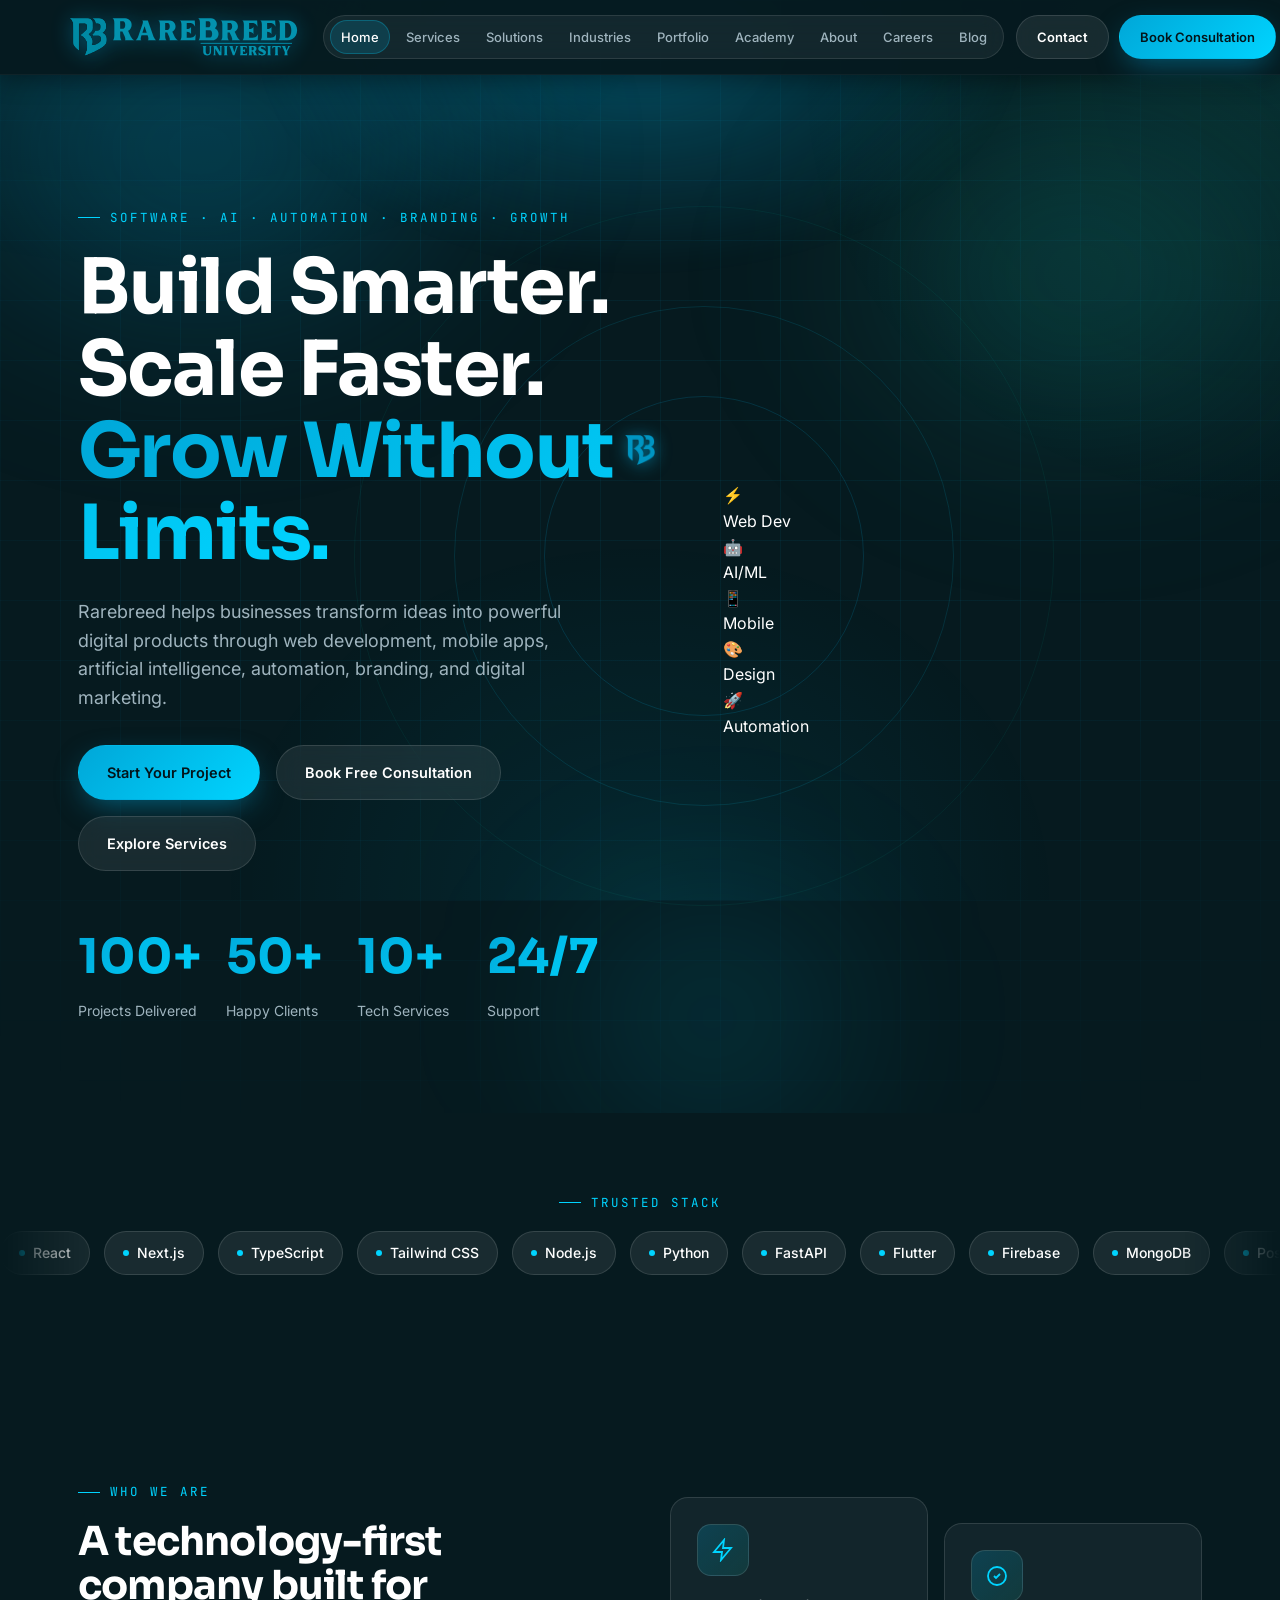
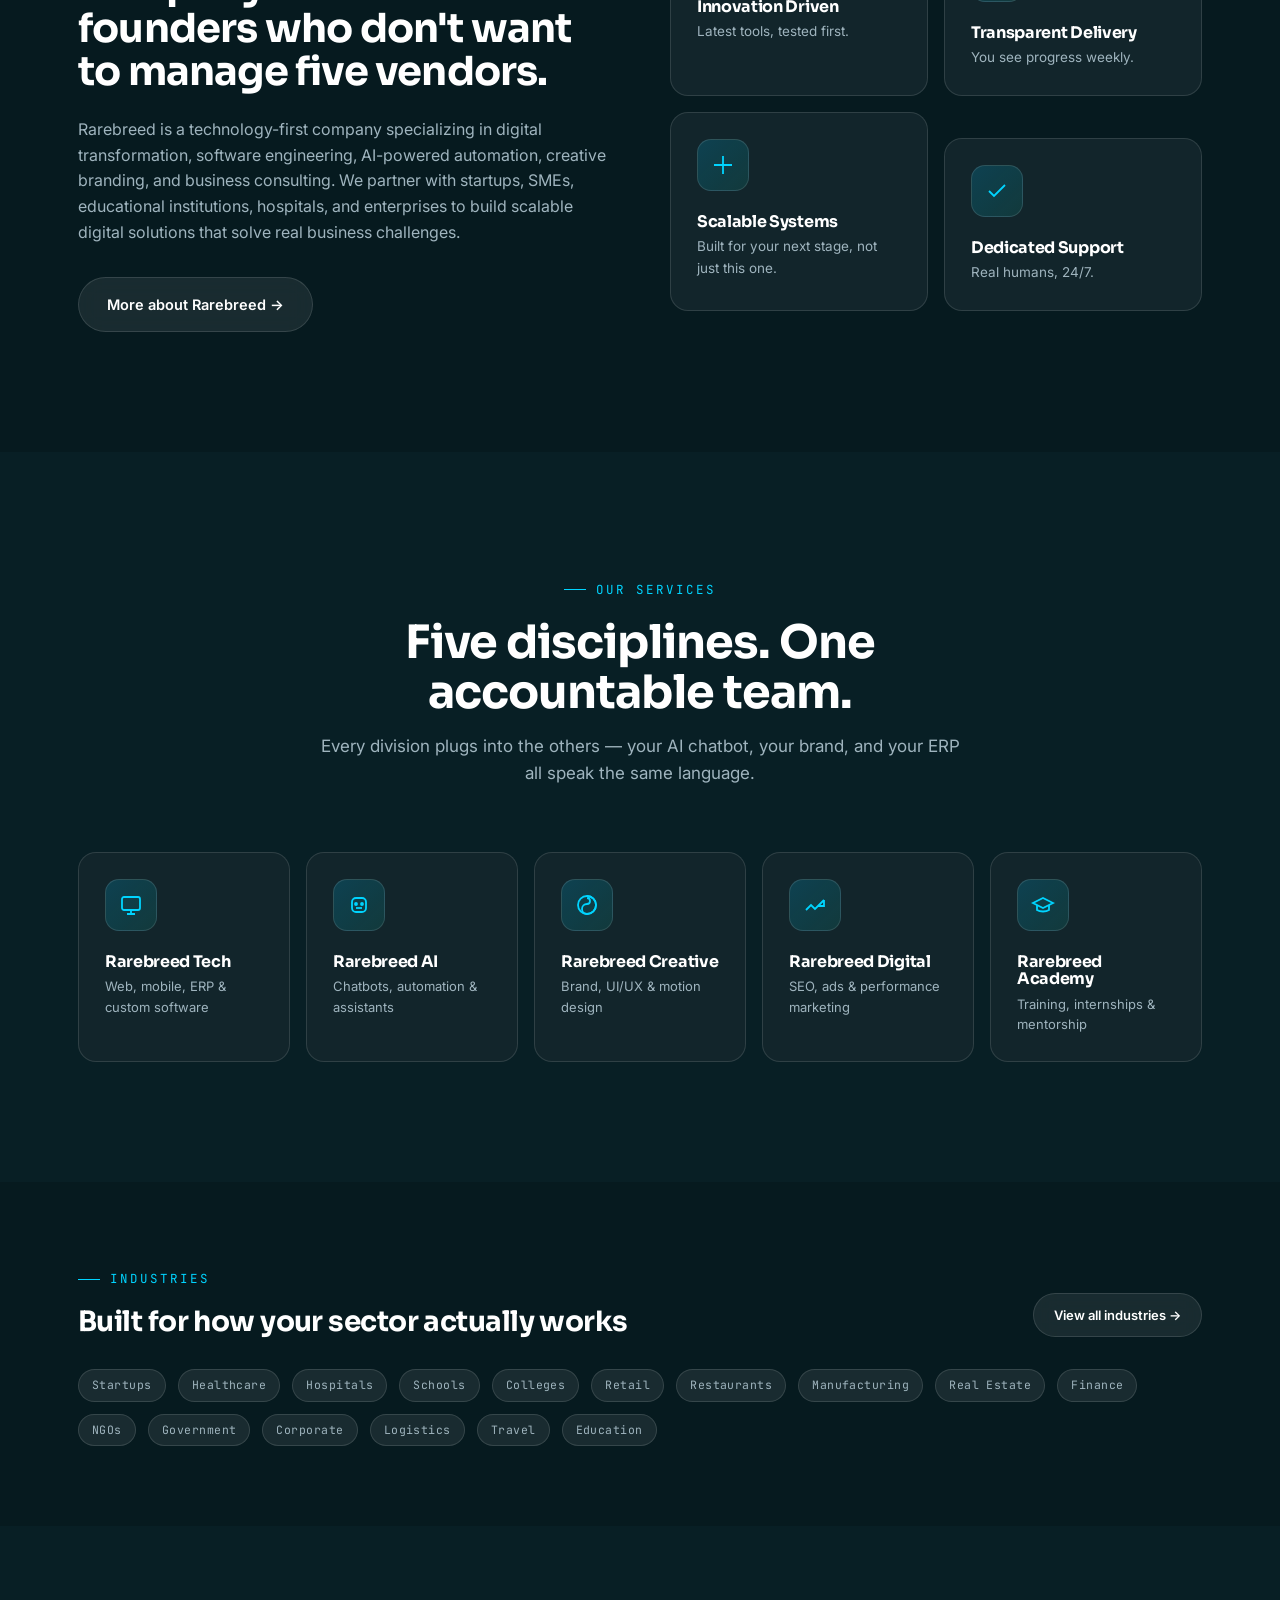
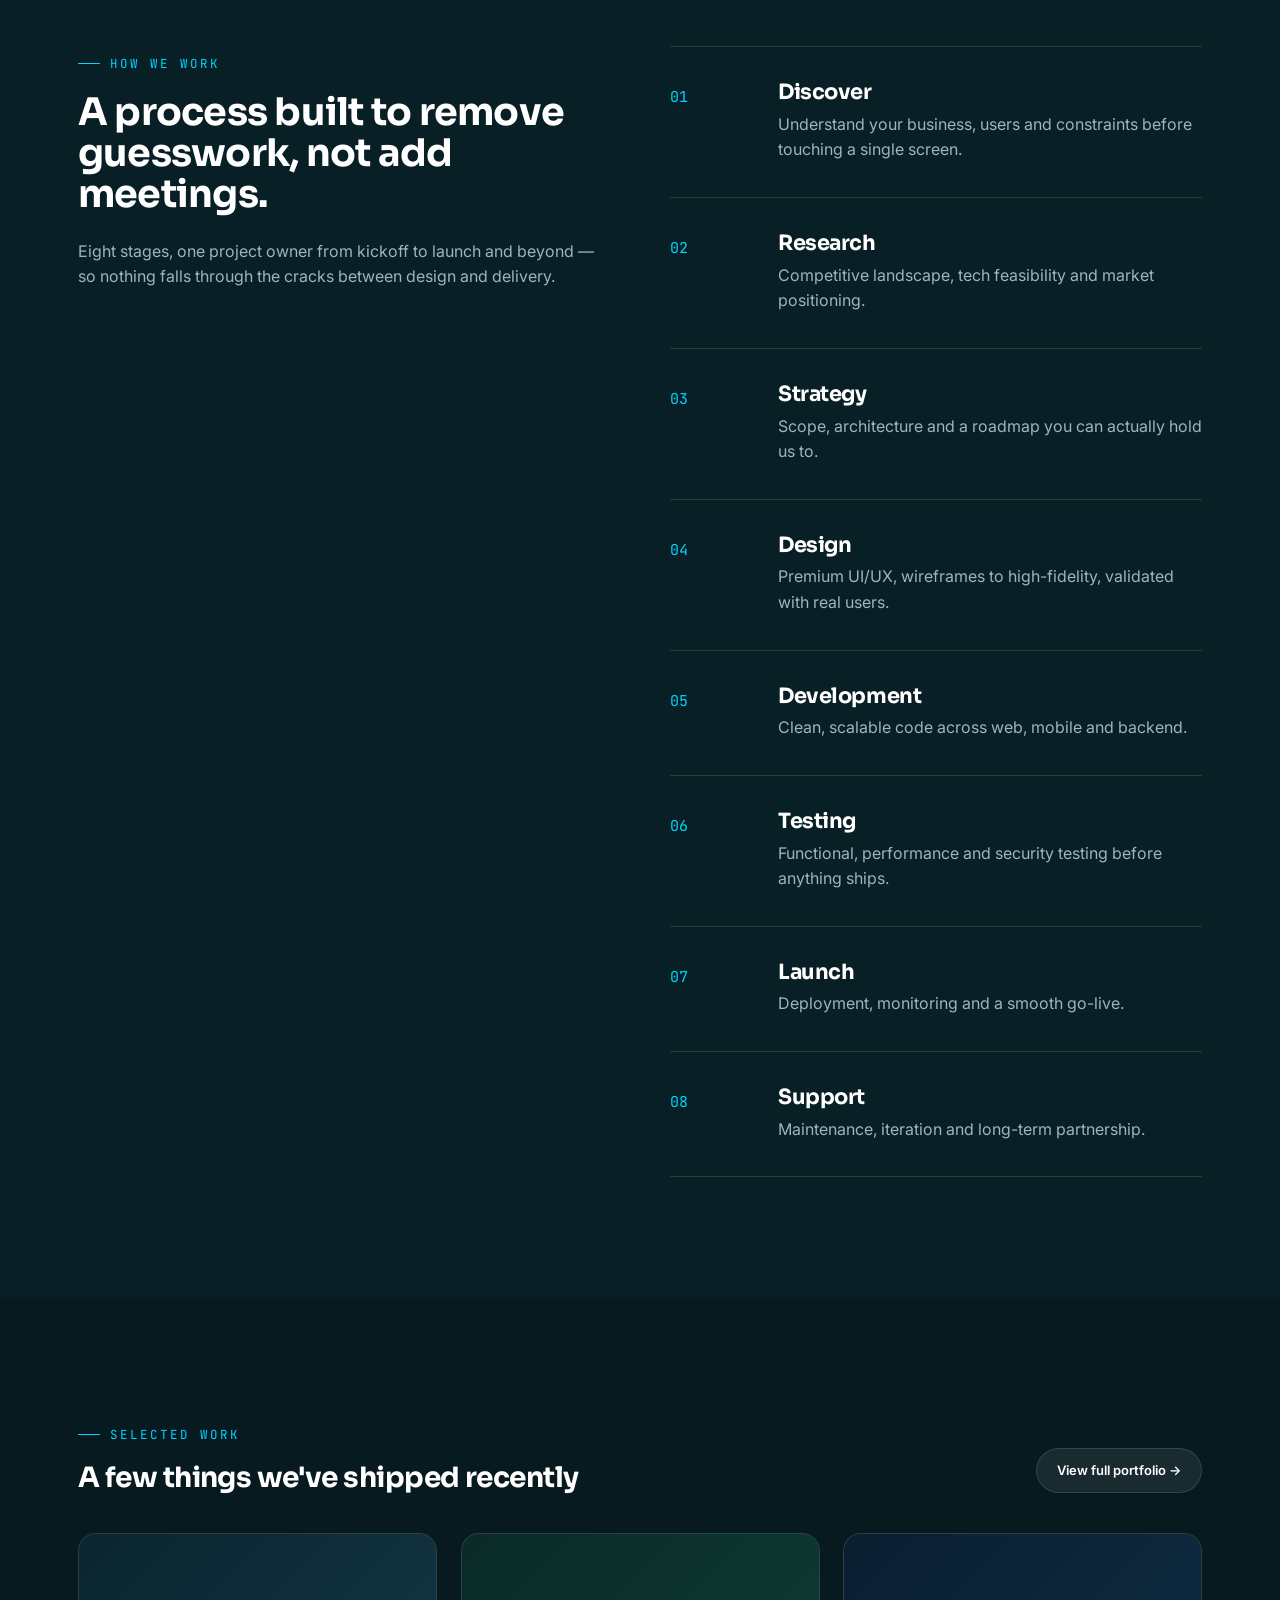
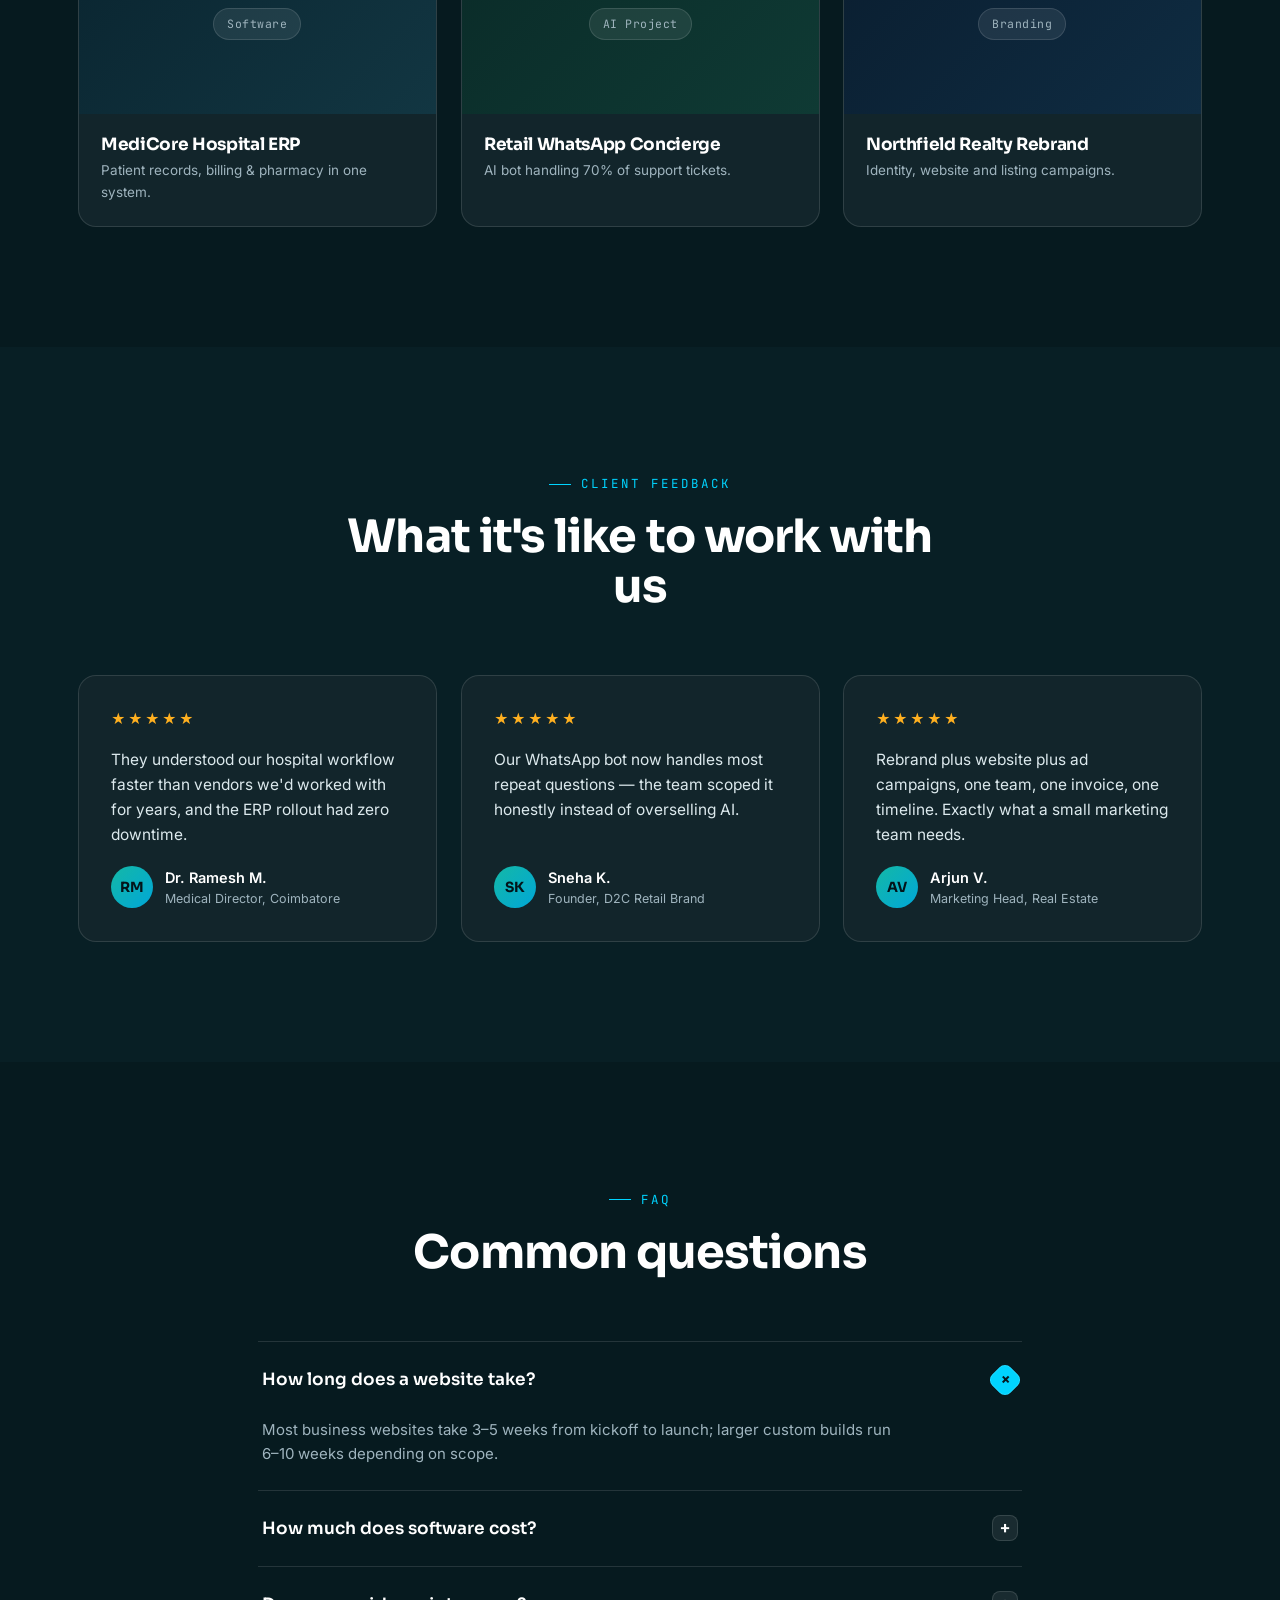
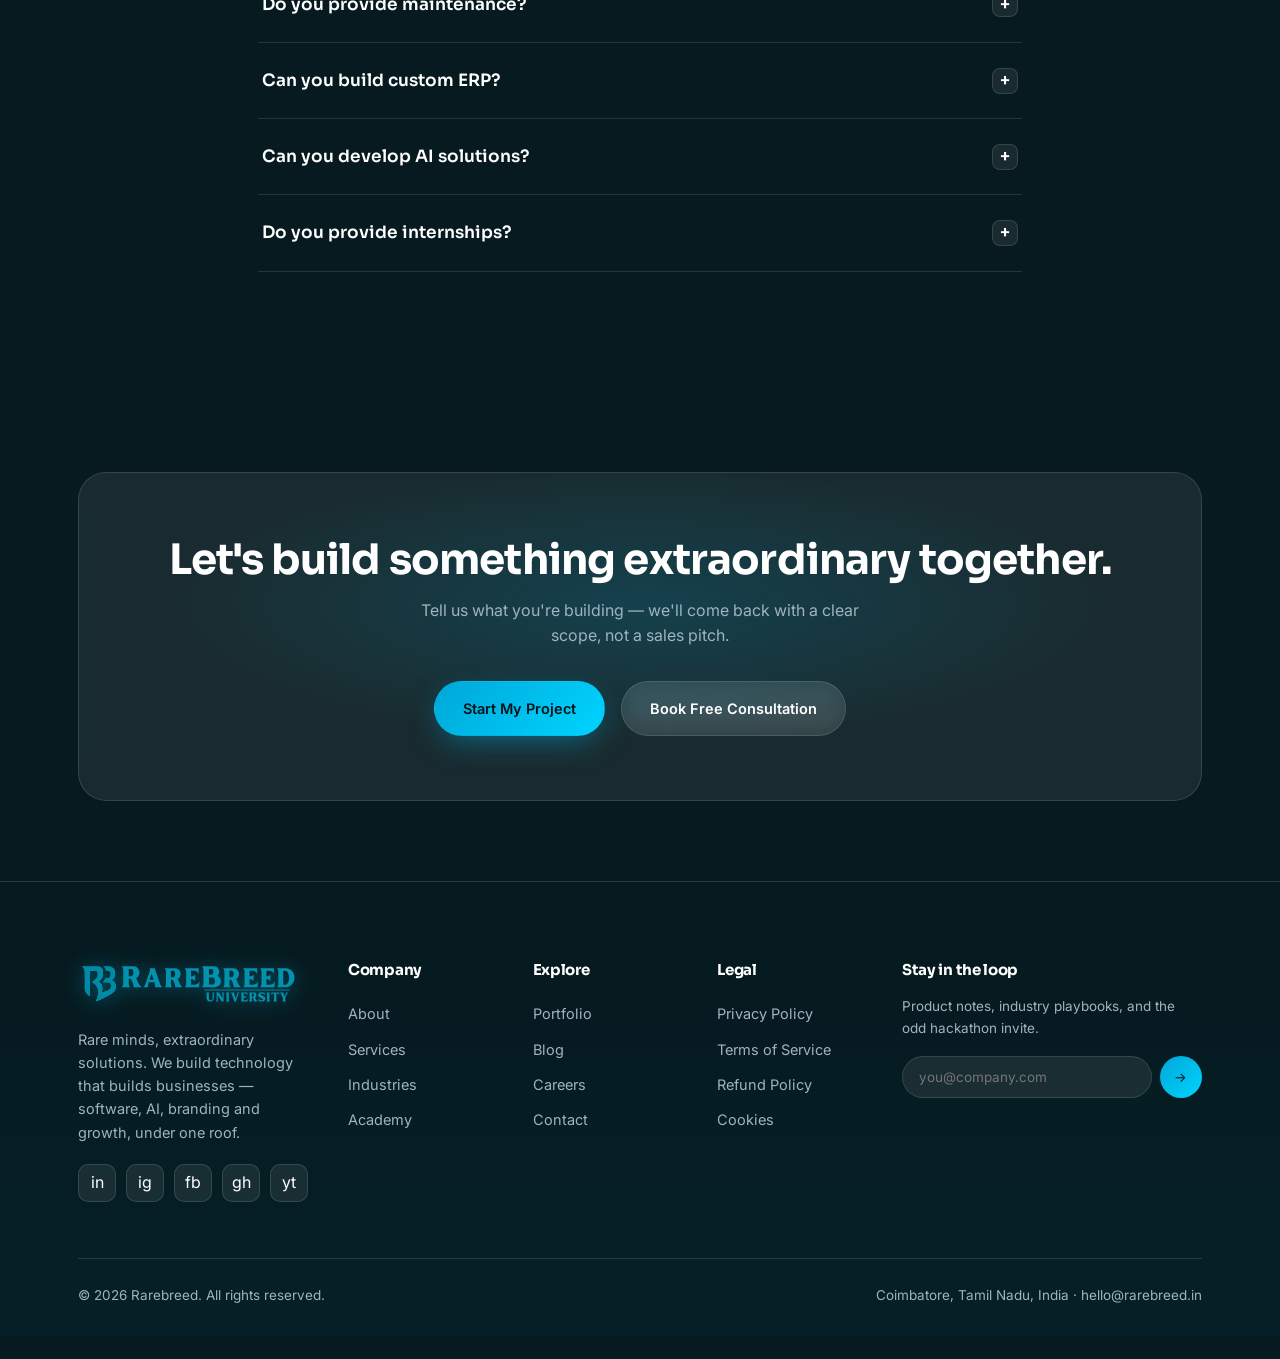
==== commit bc8bda9e: "000000" ====
--- a/index.html
+++ b/index.html
@@ -86,31 +86,28 @@
       </div>
     </div>
 
-    <!-- Signature: node constellation representing 5 divisions united -->
-    <div class="constellation">
-      <svg viewBox="0 0 420 420" fill="none">
-        <defs>
-          <linearGradient id="lg1" x1="0" y1="0" x2="1" y2="1">
-            <stop offset="0" stop-color="#00A7D8"/>
-            <stop offset="1" stop-color="#00D4FF"/>
-          </linearGradient>
-        </defs>
-        <line class="line-flow" x1="210" y1="210" x2="210" y2="60" stroke="url(#lg1)" stroke-width="1.5" opacity=".55"/>
-        <line class="line-flow" x1="210" y1="210" x2="345" y2="140" stroke="url(#lg1)" stroke-width="1.5" opacity=".55"/>
-        <line class="line-flow" x1="210" y1="210" x2="345" y2="290" stroke="url(#lg1)" stroke-width="1.5" opacity=".55"/>
-        <line class="line-flow" x1="210" y1="210" x2="75" y2="290" stroke="url(#lg1)" stroke-width="1.5" opacity=".55"/>
-        <line class="line-flow" x1="210" y1="210" x2="75" y2="140" stroke="url(#lg1)" stroke-width="1.5" opacity=".55"/>
-
-        <circle cx="210" cy="210" r="46" fill="rgba(0,167,216,.14)" stroke="#00D4FF" stroke-width="1.4"/>
-        <text x="210" y="205" text-anchor="middle" fill="#fff" font-family="Sora" font-weight="700" font-size="15">RARE</text>
-        <text x="210" y="222" text-anchor="middle" fill="#fff" font-family="Sora" font-weight="700" font-size="15">BREED</text>
-
-        <g class="node-pulse"><circle cx="210" cy="60" r="30" fill="#12252B" stroke="#00A7D8" stroke-width="1.4"/><text x="210" y="65" text-anchor="middle" fill="#9FB4BE" font-family="JetBrains Mono" font-size="10">TECH</text></g>
-        <g class="node-pulse" style="animation-delay:.3s"><circle cx="345" cy="140" r="30" fill="#12252B" stroke="#00A7D8" stroke-width="1.4"/><text x="345" y="145" text-anchor="middle" fill="#9FB4BE" font-family="JetBrains Mono" font-size="10">AI</text></g>
-        <g class="node-pulse" style="animation-delay:.6s"><circle cx="345" cy="290" r="30" fill="#12252B" stroke="#00A7D8" stroke-width="1.4"/><text x="345" y="295" text-anchor="middle" fill="#9FB4BE" font-family="JetBrains Mono" font-size="9.5">CREATIVE</text></g>
-        <g class="node-pulse" style="animation-delay:.9s"><circle cx="75" cy="290" r="30" fill="#12252B" stroke="#00A7D8" stroke-width="1.4"/><text x="75" y="295" text-anchor="middle" fill="#9FB4BE" font-family="JetBrains Mono" font-size="9.5">DIGITAL</text></g>
-        <g class="node-pulse" style="animation-delay:1.2s"><circle cx="75" cy="140" r="30" fill="#12252B" stroke="#00A7D8" stroke-width="1.4"/><text x="75" y="145" text-anchor="middle" fill="#9FB4BE" font-family="JetBrains Mono" font-size="9">ACADEMY</text></g>
-      </svg>
+    <!-- Tech Stack Visualization -->
+    <div class="tech-stack">
+      <div class="tech-item" style="animation-delay:0s;">
+        <div class="tech-icon">⚡</div>
+        <div class="tech-label">Web Dev</div>
+      </div>
+      <div class="tech-item" style="animation-delay:0.1s;">
+        <div class="tech-icon">🤖</div>
+        <div class="tech-label">AI/ML</div>
+      </div>
+      <div class="tech-item" style="animation-delay:0.2s;">
+        <div class="tech-icon">📱</div>
+        <div class="tech-label">Mobile</div>
+      </div>
+      <div class="tech-item" style="animation-delay:0.3s;">
+        <div class="tech-icon">🎨</div>
+        <div class="tech-label">Design</div>
+      </div>
+      <div class="tech-item" style="animation-delay:0.4s;">
+        <div class="tech-icon">🚀</div>
+        <div class="tech-label">Automation</div>
+      </div>
     </div>
   </div>
 </section>
@@ -359,9 +356,7 @@
   </div>
 </footer>
 
-<a href="https://wa.me/91XXXXXXXXXX" class="floating-wa" aria-label="Chat on WhatsApp" target="_blank">
-  <svg width="28" height="28" viewBox="0 0 24 24" fill="white"><path d="M17.5 14.4c-.3-.1-1.7-.9-2-.9-.3-.1-.5-.1-.7.1-.2.3-.8.9-.9 1.1-.2.2-.3.2-.6.1-.3-.1-1.2-.5-2.3-1.5-.9-.8-1.4-1.7-1.6-2-.2-.3 0-.5.1-.6.1-.1.3-.3.4-.5.1-.2.2-.3.3-.5.1-.2 0-.4 0-.5-.1-.1-.7-1.7-1-2.3-.2-.6-.5-.5-.7-.5h-.6c-.2 0-.5.1-.8.4-.3.3-1 1-1 2.4s1.1 2.8 1.2 3c.1.2 2.1 3.3 5.2 4.5.7.3 1.3.5 1.7.6.7.2 1.4.2 1.9.1.6-.1 1.7-.7 2-1.4.2-.7.2-1.2.2-1.4-.1-.1-.3-.2-.6-.3z"/><path d="M12 2C6.5 2 2 6.5 2 12c0 1.9.5 3.7 1.5 5.3L2 22l4.8-1.4C8.3 21.5 10.1 22 12 22c5.5 0 10-4.5 10-10S17.5 2 12 2zm0 18c-1.7 0-3.3-.5-4.7-1.3l-.3-.2-3 .9.9-2.9-.2-.3C3.5 14.9 3 13.5 3 12c0-5 4-9 9-9s9 4 9 9-4 9-9 9z"/></svg>
-</a>
+
 
 <div class="popup-overlay" id="consult-popup">
   <div class="popup-card glass">
